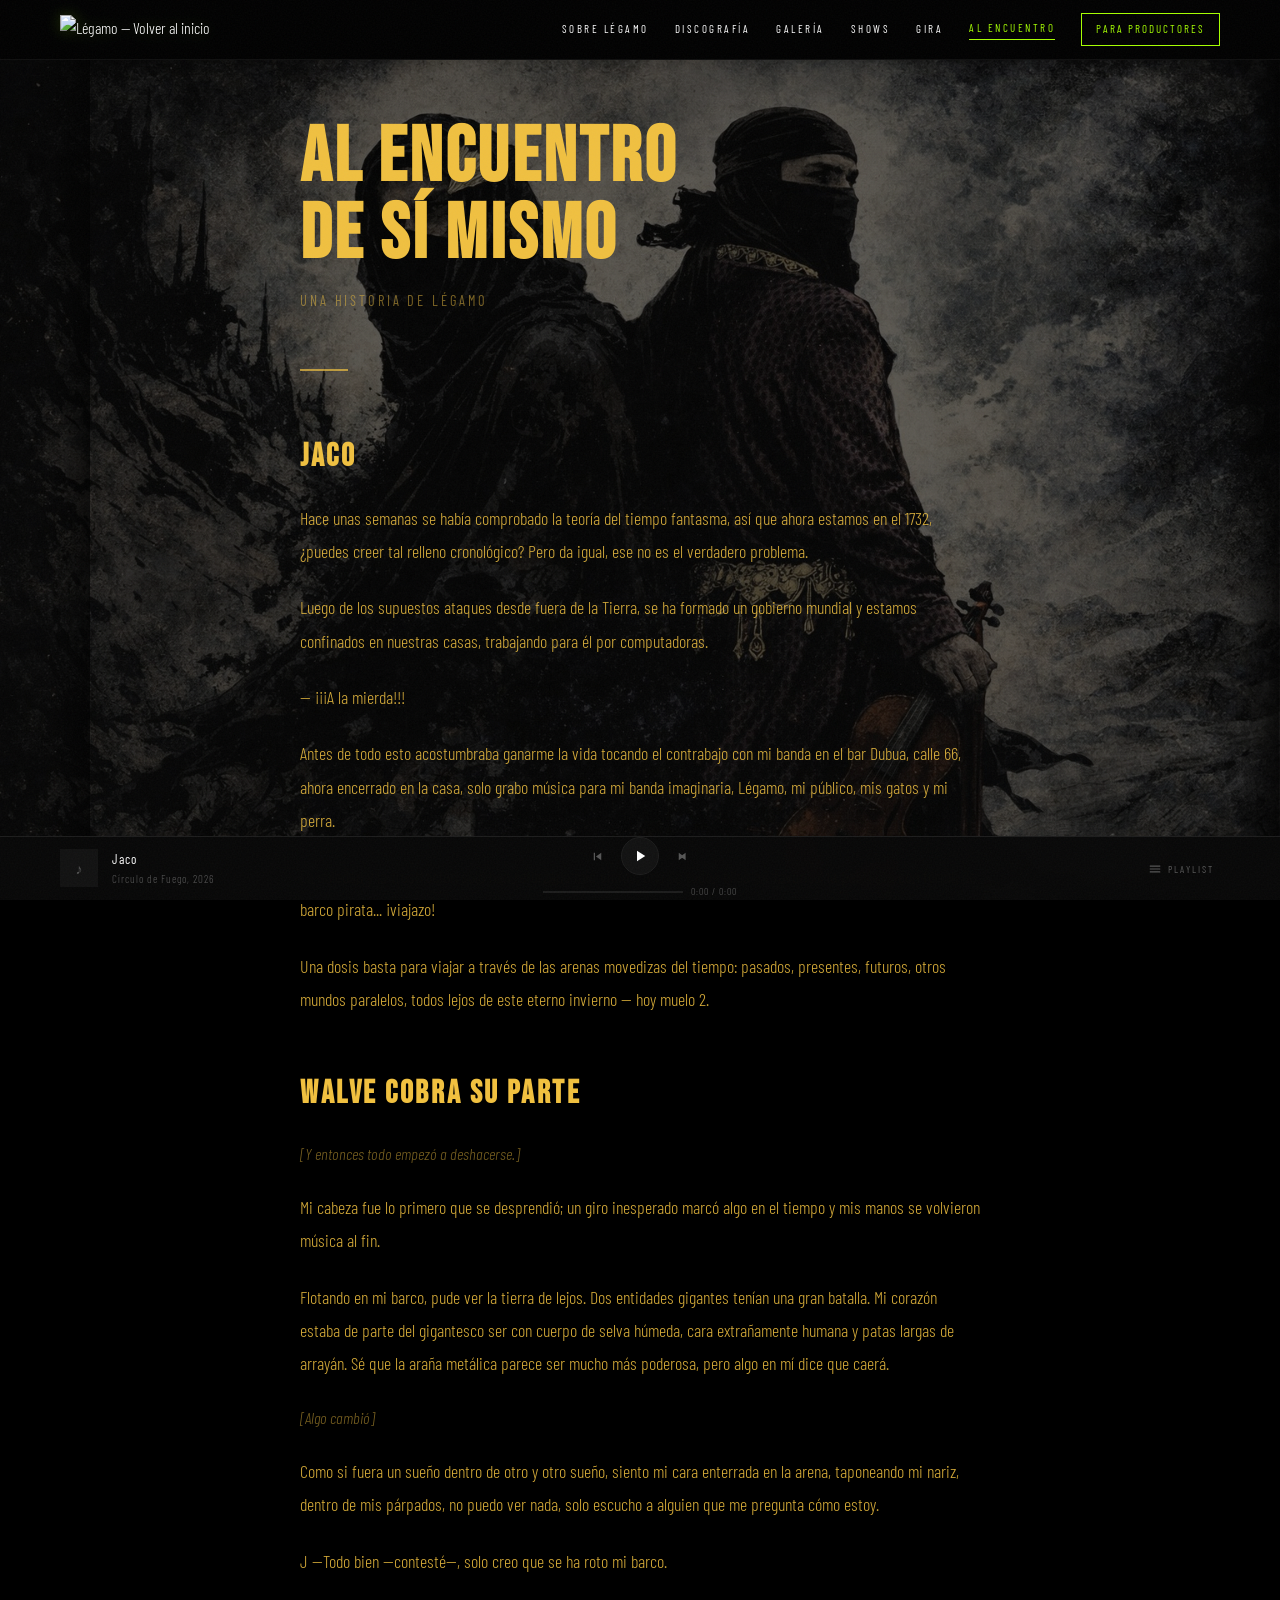
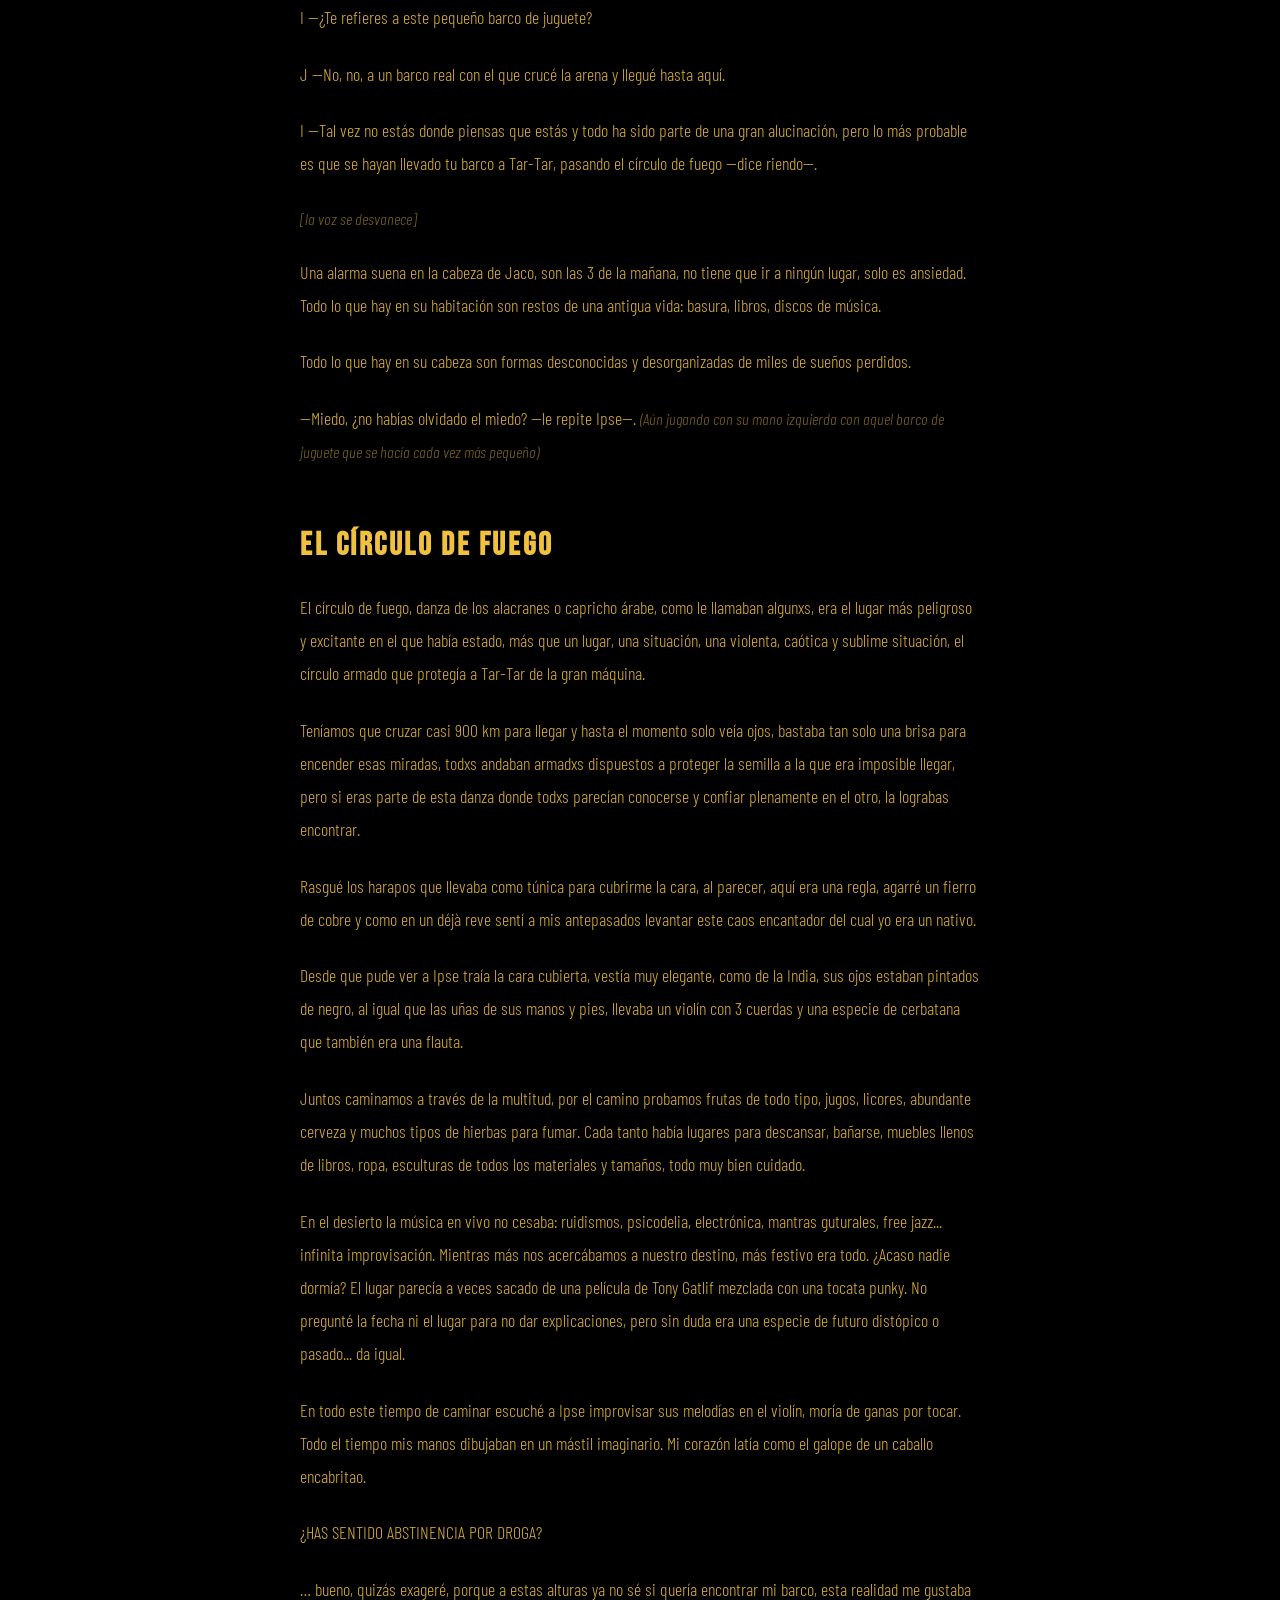
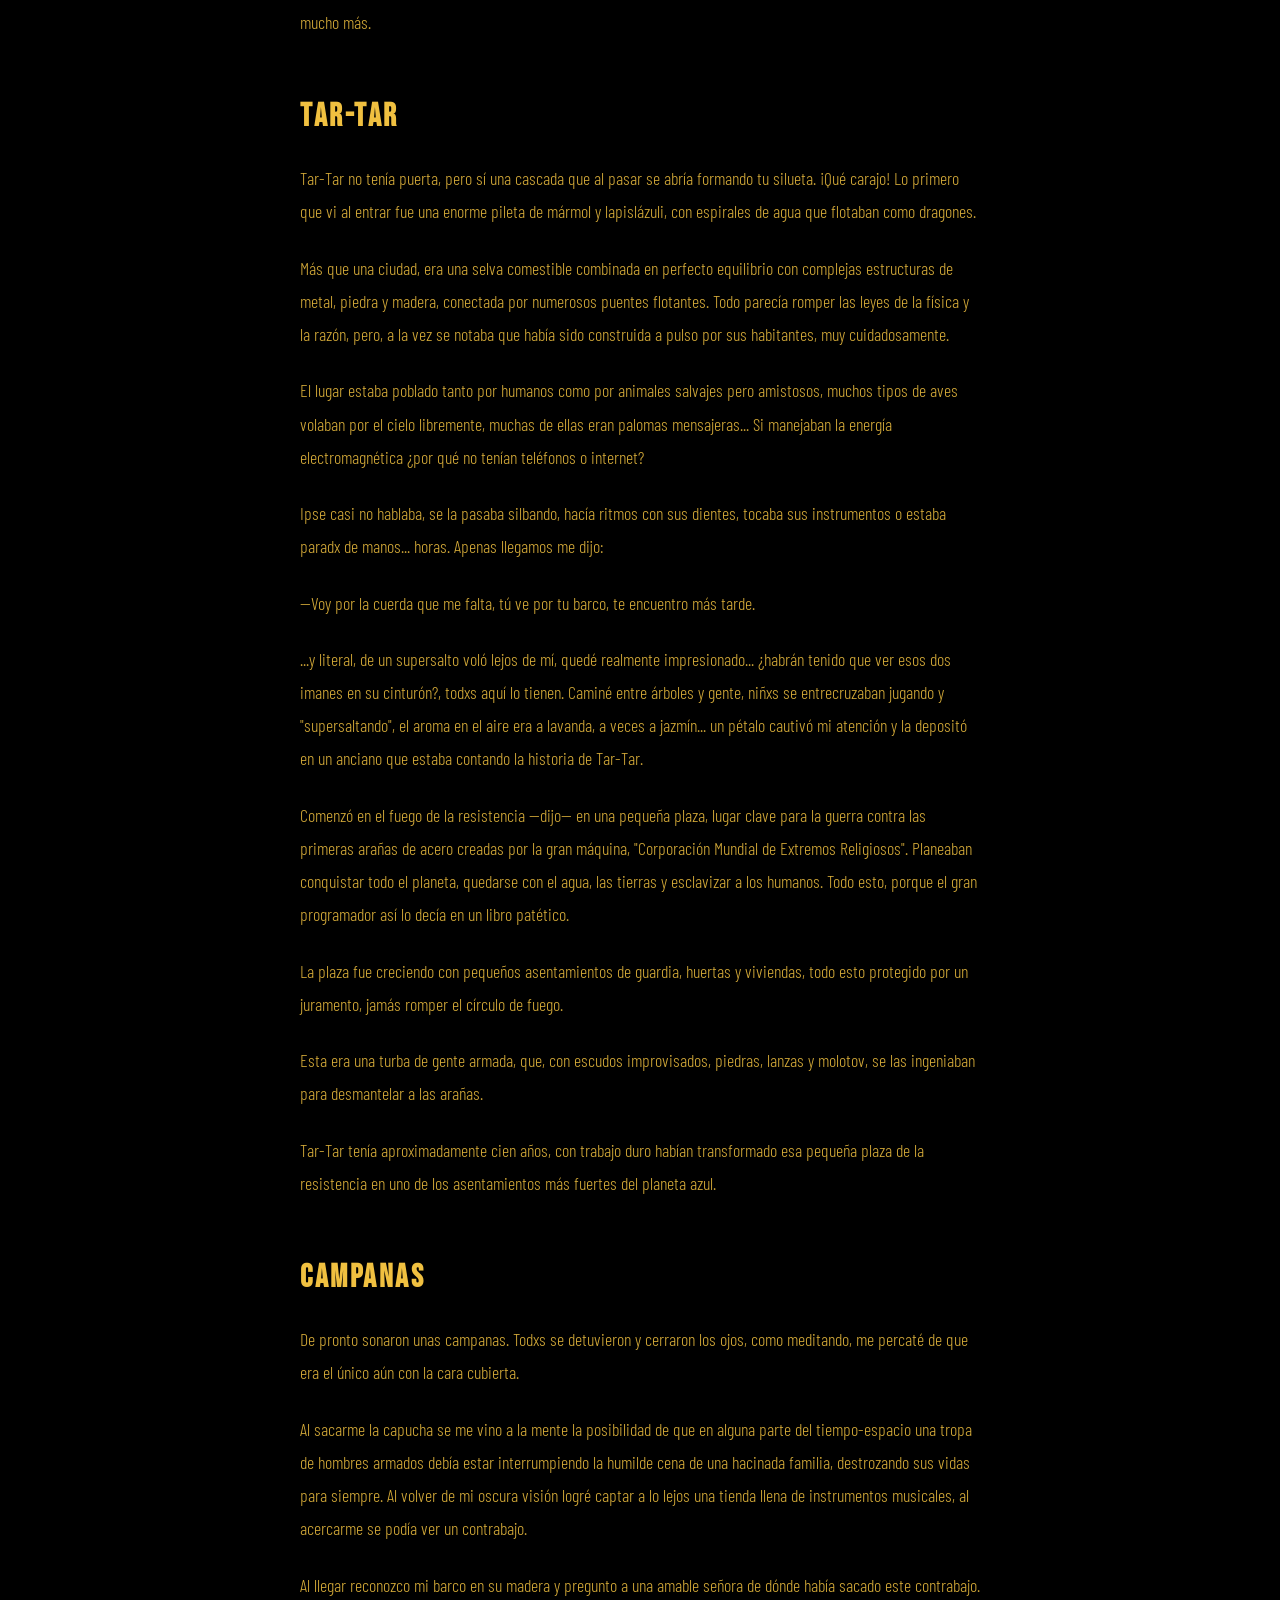
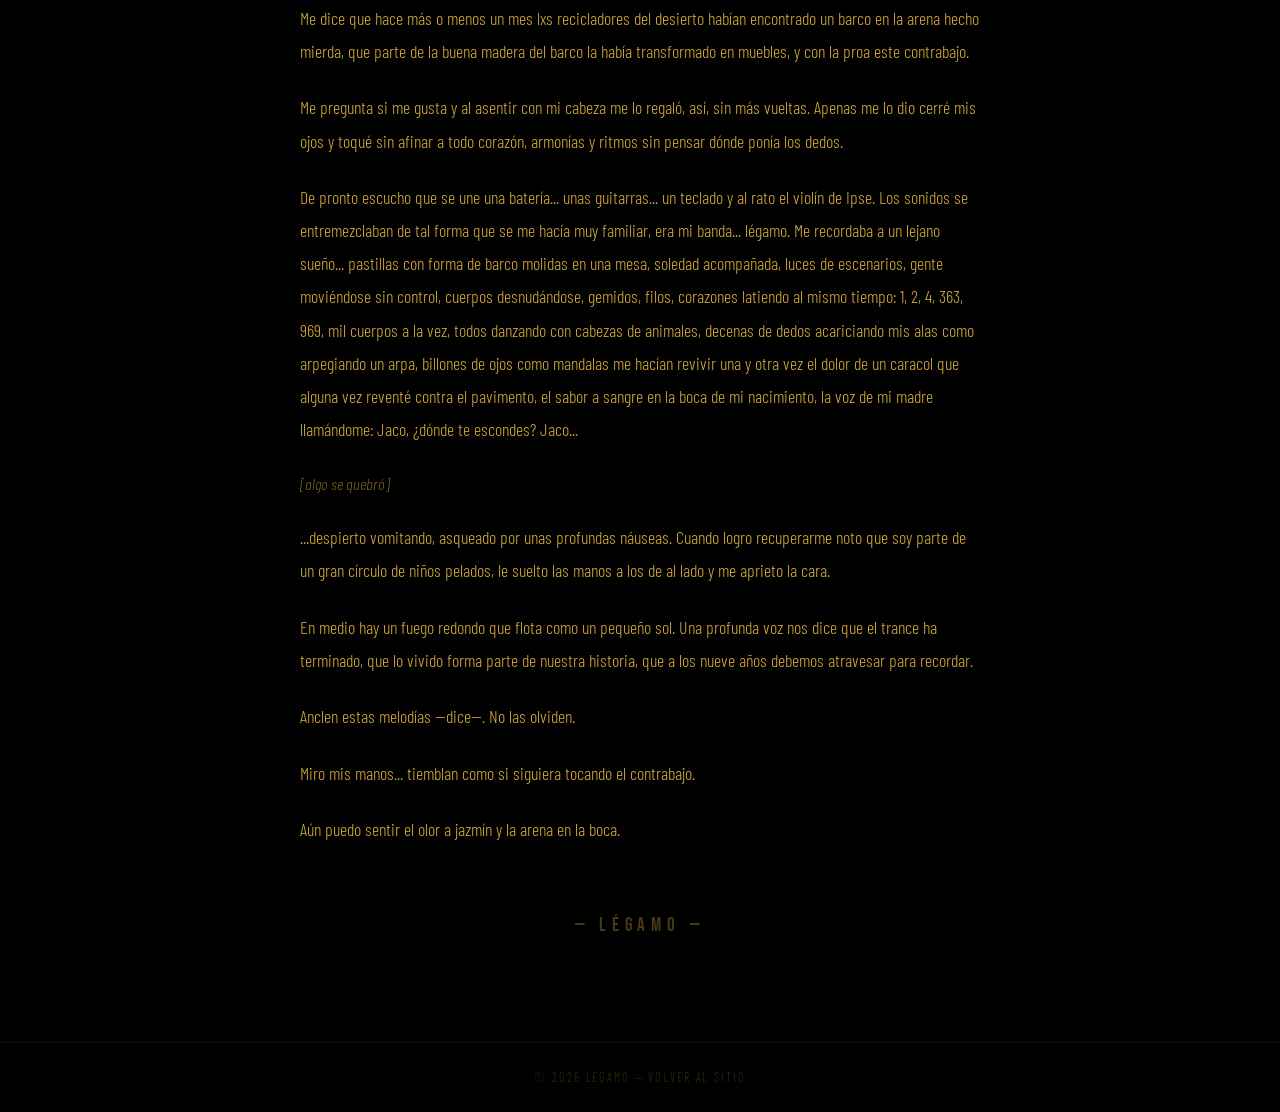
==== alencuentro.html @ ffd52210 "Añadir página Al encuentro de sí mismo con reproductor de audio - Nueva página alencuentro.html: his" ====
<!DOCTYPE html>
<html lang="es">
<head>
  <meta charset="UTF-8">
  <meta name="viewport" content="width=device-width, initial-scale=1.0">
  <title>Al Encuentro de Sí Mismo — Légamo</title>
  <meta name="description" content="Al encuentro de si mismo — una historia de Légamo">

  <link rel="icon" href="assets/logo.png" type="image/png">

  <!-- Fonts -->
  <link rel="preconnect" href="https://fonts.googleapis.com">
  <link rel="preconnect" href="https://fonts.gstatic.com" crossorigin>
  <link href="https://fonts.googleapis.com/css2?family=Bebas+Neue&family=Barlow+Condensed:ital,wght@0,300;0,400;0,600;1,300;1,400&display=swap" rel="stylesheet">

  <!-- Styles -->
  <link rel="stylesheet" href="css/main.css">
  <link rel="stylesheet" href="css/index.css">
  <link rel="stylesheet" href="css/alencuentro.css">
</head>

<body class="ae-page">

  <!-- Fondo fotográfico fijo -->
  <div class="ae-bg" aria-hidden="true"></div>

  <!-- Bordes laterales collage -->
  <div class="ae-border ae-border--left"  aria-hidden="true"></div>
  <div class="ae-border ae-border--right" aria-hidden="true"></div>

  <!-- ══════════════════════════════════════════════════════════
       NAVEGACIÓN
  ══════════════════════════════════════════════════════════ -->
  <header class="site-nav scrolled" id="site-nav" role="banner">
    <a href="index.html" class="site-nav__logo">
      <img src="assets/logo.png" alt="Légamo — Volver al inicio">
    </a>

    <nav class="site-nav__links" role="navigation" aria-label="Navegación principal">
      <a href="index.html#bio">Sobre Légamo</a>
      <a href="index.html#discografia">Discografía</a>
      <a href="index.html#galeria">Galería</a>
      <a href="index.html#shows">Shows</a>
      <a href="gira.html">Gira</a>
      <a href="alencuentro.html" class="active">Al Encuentro</a>
      <a href="produccion.html" class="nav-cta">Para Productores</a>
    </nav>

    <button class="hamburger" id="hamburger" aria-label="Abrir menú" aria-expanded="false">
      <span></span>
      <span></span>
      <span></span>
    </button>
  </header>

  <!-- Menú móvil -->
  <div class="mobile-menu" id="mobile-menu" role="dialog" aria-modal="true" aria-label="Menú de navegación">
    <a href="index.html#bio">Sobre Légamo</a>
    <a href="index.html#discografia">Discografía</a>
    <a href="index.html#galeria">Galería</a>
    <a href="index.html#shows">Shows</a>
    <a href="gira.html">Gira</a>
    <a href="alencuentro.html">Al Encuentro</a>
    <a href="produccion.html" class="mm-cta">Para Productores</a>
    <div class="mobile-menu__social"></div>
  </div>

  <!-- ══════════════════════════════════════════════════════════
       CONTENIDO PRINCIPAL
  ══════════════════════════════════════════════════════════ -->
  <main class="ae-main" id="main-content">
    <div class="ae-inner">

      <h1 class="ae-title">Al encuentro<br>de sí mismo</h1>
      <p class="ae-subtitle">Una historia de Légamo</p>
      <div class="ae-divider"></div>

      <article class="ae-story">

        <h2>Jaco</h2>

        <p>Hace unas semanas se había comprobado la teoría del tiempo fantasma, así que ahora estamos en el 1732, ¿puedes creer tal relleno cronológico? Pero da igual, ese no es el verdadero problema.</p>

        <p>Luego de los supuestos ataques desde fuera de la Tierra, se ha formado un gobierno mundial y estamos confinados en nuestras casas, trabajando para él por computadoras.</p>

        <p>— ¡¡¡A la mierda!!!</p>

        <p>Antes de todo esto acostumbraba ganarme la vida tocando el contrabajo con mi banda en el bar Dubua, calle 66, ahora encerrado en la casa, solo grabo música para mi banda imaginaria, Légamo, mi público, mis gatos y mi perra.</p>

        <p>La soledad y la frustración solo han reforzado mis vicios, uno de todos ellos mi favorito, la pastillita con forma de barco pirata... ¡viajazo!</p>

        <p>Una dosis basta para viajar a través de las arenas movedizas del tiempo: pasados, presentes, futuros, otros mundos paralelos, todos lejos de este eterno invierno — hoy muelo 2.</p>

        <h2>Walve cobra su parte</h2>

        <p class="stage">[Y entonces todo empezó a deshacerse.]</p>

        <p>Mi cabeza fue lo primero que se desprendió; un giro inesperado marcó algo en el tiempo y mis manos se volvieron música al fin.</p>

        <p>Flotando en mi barco, pude ver la tierra de lejos. Dos entidades gigantes tenían una gran batalla. Mi corazón estaba de parte del gigantesco ser con cuerpo de selva húmeda, cara extrañamente humana y patas largas de arrayán. Sé que la araña metálica parece ser mucho más poderosa, pero algo en mí dice que caerá.</p>

        <p class="stage">[Algo cambió]</p>

        <p>Como si fuera un sueño dentro de otro y otro sueño, siento mi cara enterrada en la arena, taponeando mi nariz, dentro de mis párpados, no puedo ver nada, solo escucho a alguien que me pregunta cómo estoy.</p>

        <p>J —Todo bien —contesté—, solo creo que se ha roto mi barco.</p>
        <p>I —¿Te refieres a este pequeño barco de juguete?</p>
        <p>J —No, no, a un barco real con el que crucé la arena y llegué hasta aquí.</p>
        <p>I —Tal vez no estás donde piensas que estás y todo ha sido parte de una gran alucinación, pero lo más probable es que se hayan llevado tu barco a Tar-Tar, pasando el círculo de fuego —dice riendo—.</p>

        <p class="stage">[la voz se desvanece]</p>

        <p>Una alarma suena en la cabeza de Jaco, son las 3 de la mañana, no tiene que ir a ningún lugar, solo es ansiedad. Todo lo que hay en su habitación son restos de una antigua vida: basura, libros, discos de música.</p>

        <p>Todo lo que hay en su cabeza son formas desconocidas y desorganizadas de miles de sueños perdidos.</p>

        <p>—Miedo, ¿no habías olvidado el miedo? —le repite Ipse—. <span class="stage">(Aún jugando con su mano izquierda con aquel barco de juguete que se hacía cada vez más pequeño)</span></p>

        <h2>El Círculo de Fuego</h2>

        <p>El círculo de fuego, danza de los alacranes o capricho árabe, como le llamaban algunxs, era el lugar más peligroso y excitante en el que había estado, más que un lugar, una situación, una violenta, caótica y sublime situación, el círculo armado que protegía a Tar-Tar de la gran máquina.</p>

        <p>Teníamos que cruzar casi 900 km para llegar y hasta el momento solo veía ojos, bastaba tan solo una brisa para encender esas miradas, todxs andaban armadxs dispuestos a proteger la semilla a la que era imposible llegar, pero si eras parte de esta danza donde todxs parecían conocerse y confiar plenamente en el otro, la lograbas encontrar.</p>

        <p>Rasgué los harapos que llevaba como túnica para cubrirme la cara, al parecer, aquí era una regla, agarré un fierro de cobre y como en un déjà reve sentí a mis antepasados levantar este caos encantador del cual yo era un nativo.</p>

        <p>Desde que pude ver a Ipse traía la cara cubierta, vestía muy elegante, como de la India, sus ojos estaban pintados de negro, al igual que las uñas de sus manos y pies, llevaba un violín con 3 cuerdas y una especie de cerbatana que también era una flauta.</p>

        <p>Juntos caminamos a través de la multitud, por el camino probamos frutas de todo tipo, jugos, licores, abundante cerveza y muchos tipos de hierbas para fumar. Cada tanto había lugares para descansar, bañarse, muebles llenos de libros, ropa, esculturas de todos los materiales y tamaños, todo muy bien cuidado.</p>

        <p>En el desierto la música en vivo no cesaba: ruidismos, psicodelia, electrónica, mantras guturales, free jazz... infinita improvisación. Mientras más nos acercábamos a nuestro destino, más festivo era todo. ¿Acaso nadie dormía? El lugar parecía a veces sacado de una película de Tony Gatlif mezclada con una tocata punky. No pregunté la fecha ni el lugar para no dar explicaciones, pero sin duda era una especie de futuro distópico o pasado... da igual.</p>

        <p>En todo este tiempo de caminar escuché a Ipse improvisar sus melodías en el violín, moría de ganas por tocar. Todo el tiempo mis manos dibujaban en un mástil imaginario. Mi corazón latía como el galope de un caballo encabritao.</p>

        <p>¿HAS SENTIDO ABSTINENCIA POR DROGA?</p>

        <p>… bueno, quizás exageré, porque a estas alturas ya no sé si quería encontrar mi barco, esta realidad me gustaba mucho más.</p>

        <h2>Tar-Tar</h2>

        <p>Tar-Tar no tenía puerta, pero sí una cascada que al pasar se abría formando tu silueta. ¡Qué carajo! Lo primero que vi al entrar fue una enorme pileta de mármol y lapislázuli, con espirales de agua que flotaban como dragones.</p>

        <p>Más que una ciudad, era una selva comestible combinada en perfecto equilibrio con complejas estructuras de metal, piedra y madera, conectada por numerosos puentes flotantes. Todo parecía romper las leyes de la física y la razón, pero, a la vez se notaba que había sido construida a pulso por sus habitantes, muy cuidadosamente.</p>

        <p>El lugar estaba poblado tanto por humanos como por animales salvajes pero amistosos, muchos tipos de aves volaban por el cielo libremente, muchas de ellas eran palomas mensajeras... Si manejaban la energía electromagnética ¿por qué no tenían teléfonos o internet?</p>

        <p>Ipse casi no hablaba, se la pasaba silbando, hacía ritmos con sus dientes, tocaba sus instrumentos o estaba paradx de manos... horas. Apenas llegamos me dijo:</p>

        <p>—Voy por la cuerda que me falta, tú ve por tu barco, te encuentro más tarde.</p>

        <p>...y literal, de un supersalto voló lejos de mí, quedé realmente impresionado... ¿habrán tenido que ver esos dos imanes en su cinturón?, todxs aquí lo tienen. Caminé entre árboles y gente, niñxs se entrecruzaban jugando y "supersaltando", el aroma en el aire era a lavanda, a veces a jazmín... un pétalo cautivó mi atención y la depositó en un anciano que estaba contando la historia de Tar-Tar.</p>

        <p>Comenzó en el fuego de la resistencia —dijo— en una pequeña plaza, lugar clave para la guerra contra las primeras arañas de acero creadas por la gran máquina, "Corporación Mundial de Extremos Religiosos". Planeaban conquistar todo el planeta, quedarse con el agua, las tierras y esclavizar a los humanos. Todo esto, porque el gran programador así lo decía en un libro patético.</p>

        <p>La plaza fue creciendo con pequeños asentamientos de guardia, huertas y viviendas, todo esto protegido por un juramento, jamás romper el círculo de fuego.</p>

        <p>Esta era una turba de gente armada, que, con escudos improvisados, piedras, lanzas y molotov, se las ingeniaban para desmantelar a las arañas.</p>

        <p>Tar-Tar tenía aproximadamente cien años, con trabajo duro habían transformado esa pequeña plaza de la resistencia en uno de los asentamientos más fuertes del planeta azul.</p>

        <h2>Campanas</h2>

        <p>De pronto sonaron unas campanas. Todxs se detuvieron y cerraron los ojos, como meditando, me percaté de que era el único aún con la cara cubierta.</p>

        <p>Al sacarme la capucha se me vino a la mente la posibilidad de que en alguna parte del tiempo-espacio una tropa de hombres armados debía estar interrumpiendo la humilde cena de una hacinada familia, destrozando sus vidas para siempre. Al volver de mi oscura visión logré captar a lo lejos una tienda llena de instrumentos musicales, al acercarme se podía ver un contrabajo.</p>

        <p>Al llegar reconozco mi barco en su madera y pregunto a una amable señora de dónde había sacado este contrabajo. Me dice que hace más o menos un mes lxs recicladores del desierto habían encontrado un barco en la arena hecho mierda, que parte de la buena madera del barco la había transformado en muebles, y con la proa este contrabajo.</p>

        <p>Me pregunta si me gusta y al asentir con mi cabeza me lo regaló, así, sin más vueltas. Apenas me lo dio cerré mis ojos y toqué sin afinar a todo corazón, armonías y ritmos sin pensar dónde ponía los dedos.</p>

        <p>De pronto escucho que se une una batería... unas guitarras... un teclado y al rato el violín de Ipse. Los sonidos se entremezclaban de tal forma que se me hacía muy familiar, era mi banda... légamo. Me recordaba a un lejano sueño... pastillas con forma de barco molidas en una mesa, soledad acompañada, luces de escenarios, gente moviéndose sin control, cuerpos desnudándose, gemidos, filos, corazones latiendo al mismo tiempo: 1, 2, 4, 363, 969, mil cuerpos a la vez, todos danzando con cabezas de animales, decenas de dedos acariciando mis alas como arpegiando un arpa, billones de ojos como mandalas me hacían revivir una y otra vez el dolor de un caracol que alguna vez reventé contra el pavimento, el sabor a sangre en la boca de mi nacimiento, la voz de mi madre llamándome: Jaco, ¿dónde te escondes? Jaco...</p>

        <p class="stage">[algo se quebró]</p>

        <p>...despierto vomitando, asqueado por unas profundas náuseas. Cuando logro recuperarme noto que soy parte de un gran círculo de niños pelados, le suelto las manos a los de al lado y me aprieto la cara.</p>

        <p>En medio hay un fuego redondo que flota como un pequeño sol. Una profunda voz nos dice que el trance ha terminado, que lo vivido forma parte de nuestra historia, que a los nueve años debemos atravesar para recordar.</p>

        <p>Anclen estas melodías —dice—. No las olviden.</p>

        <p>Miro mis manos... tiemblan como si siguiera tocando el contrabajo.</p>

        <p>Aún puedo sentir el olor a jazmín y la arena en la boca.</p>

      </article>

      <div class="ae-end">— Légamo —</div>

    </div>
  </main>

  <footer class="ae-footer">
    &copy; 2026 Légamo — <a href="index.html" style="color:inherit;text-decoration:none;">volver al sitio</a>
  </footer>

  <!-- ══════════════════════════════════════════════════════════
       REPRODUCTOR DE AUDIO
  ══════════════════════════════════════════════════════════ -->
  <div class="audio-player" id="audio-player" role="region" aria-label="Reproductor de música">

    <!-- Track info (izquierda) -->
    <div class="ap__track">
      <div class="ap__cover">
        <div class="ph">♪</div>
      </div>
      <div class="ap__meta">
        <p class="ap__nombre" id="ap-nombre">—</p>
        <p class="ap__album"  id="ap-album">Légamo</p>
      </div>
    </div>

    <!-- Controles (centro) -->
    <div class="ap__controls">
      <div class="ap__btns">
        <button class="ap__btn"               id="ap-prev" aria-label="Anterior"></button>
        <button class="ap__btn ap__btn--play" id="ap-play" aria-label="Reproducir / Pausar"></button>
        <button class="ap__btn"               id="ap-next" aria-label="Siguiente"></button>
      </div>
      <div class="ap__progress-wrap">
        <div class="ap__progress" id="ap-progress" role="slider"
             aria-label="Progreso de reproducción" aria-valuemin="0" aria-valuemax="100">
          <div class="ap__bar" id="ap-bar"></div>
        </div>
        <div class="ap__time">
          <span id="ap-time-cur">0:00</span>
          <span> / </span>
          <span id="ap-time-tot">0:00</span>
        </div>
      </div>
    </div>

    <!-- Playlist (derecha) -->
    <div class="ap__right">
      <button class="ap__playlist-btn" id="ap-playlist-btn" aria-label="Mostrar lista de reproducción"></button>
      <div class="ap__playlist" id="ap-playlist" role="listbox" aria-label="Lista de reproducción"></div>
    </div>

    <audio id="audio-element" preload="metadata"></audio>
  </div>

  <!-- Scripts -->
  <script src="js/nav.js"></script>
  <script src="js/audio-player.js"></script>

</body>
</html>
---- css/main.css ----
/* ============================================================
   css/main.css — Légamo Website
   Estilos globales, variables, componentes reutilizables
   ============================================================ */

@import url('https://fonts.googleapis.com/css2?family=Bebas+Neue&family=Barlow+Condensed:ital,wght@0,300;0,400;0,600;1,300&display=swap');

/* ── Variables ─────────────────────────────────────────────── */
:root {
  --bg:       #000000;
  --surface:  #0a0a0a;
  --surf2:    #111111;
  --accent:   #a6ff00;
  --accentH:  #caff68;
  --text:     #ffffff;
  --muted:    #555555;
  --border:   #1c1c1c;

  --font-d:   'Bebas Neue', sans-serif;
  --font-b:   'Barlow Condensed', sans-serif;

  --nav-h:    60px;
  --pad:      clamp(80px, 10vw, 140px);
  --w:        1160px;
  --px:       clamp(20px, 5vw, 60px);
}

/* ── Reset ─────────────────────────────────────────────────── */
*, *::before, *::after {
  margin: 0;
  padding: 0;
  box-sizing: border-box;
}

html {
  scroll-behavior: smooth;
  -webkit-font-smoothing: antialiased;
}

body {
  background: var(--bg);
  color: var(--text);
  font-family: var(--font-b);
  font-weight: 300;
  line-height: 1.65;
  overflow-x: hidden;
}

img  { max-width: 100%; display: block; }
a    { color: inherit; text-decoration: none; }
button { cursor: pointer; font-family: inherit; }

/* ── Grain ─────────────────────────────────────────────────── */
body::before {
  content: '';
  position: fixed;
  inset: 0;
  z-index: 9999;
  pointer-events: none;
  opacity: 0.04;
  background-image: url("data:image/svg+xml,%3Csvg xmlns='http://www.w3.org/2000/svg' width='200' height='200'%3E%3Cfilter id='f'%3E%3CfeTurbulence type='fractalNoise' baseFrequency='0.65' numOctaves='3' stitchTiles='stitch'/%3E%3C/filter%3E%3Crect width='100%25' height='100%25' filter='url(%23f)'/%3E%3C/svg%3E");
  background-size: 200px 200px;
}

/* ── Layout ────────────────────────────────────────────────── */
.container {
  max-width: var(--w);
  margin: 0 auto;
  padding: 0 var(--px);
}

.section {
  padding: var(--pad) 0;
  position: relative;
  overflow: hidden;
}

/* ── Section decoration ────────────────────────────────────── */
.section__num {
  position: absolute;
  top: calc(var(--pad) - 30px);
  right: var(--px);
  font-family: var(--font-d);
  font-size: clamp(100px, 18vw, 220px);
  color: var(--surf2);
  line-height: 1;
  user-select: none;
  pointer-events: none;
  z-index: 0;
  letter-spacing: -4px;
}

.section__subtitle {
  display: block;
  font-size: 11px;
  letter-spacing: 5px;
  text-transform: uppercase;
  color: var(--accent);
  font-weight: 400;
  margin-bottom: 10px;
}

.section__title {
  font-family: var(--font-d);
  font-size: clamp(52px, 9vw, 112px);
  line-height: 0.88;
  letter-spacing: 2px;
  position: relative;
  z-index: 1;
}

.divider {
  width: 48px;
  height: 1px;
  background: var(--accent);
  margin: 22px 0 40px;
}

/* ── Botones ───────────────────────────────────────────────── */
.btn {
  display: inline-flex;
  align-items: center;
  gap: 8px;
  padding: 11px 26px;
  font-family: var(--font-b);
  font-size: 12px;
  font-weight: 400;
  letter-spacing: 3px;
  text-transform: uppercase;
  border: none;
  transition: background .2s ease, color .2s ease, border-color .2s ease;
}

.btn--accent {
  background: var(--accent);
  color: #000;
}
.btn--accent:hover { background: var(--accentH); }

.btn--outline {
  background: transparent;
  color: var(--text);
  border: 1px solid var(--border);
}
.btn--outline:hover { border-color: var(--accent); color: var(--accent); }

.btn--ghost {
  background: transparent;
  color: var(--accent);
  border: 1px solid var(--accent);
}
.btn--ghost:hover { background: var(--accent); color: #000; }

/* ── Placeholders ──────────────────────────────────────────── */
.ph {
  background: var(--surf2);
  border: 1px dashed var(--border);
  display: flex;
  align-items: center;
  justify-content: center;
  color: #2a2a2a;
  font-size: 10px;
  letter-spacing: 3px;
  text-transform: uppercase;
  font-family: var(--font-b);
  font-weight: 400;
}

/* ── Navegación sticky ─────────────────────────────────────── */
.site-nav {
  position: fixed;
  top: 0;
  left: 0;
  right: 0;
  height: var(--nav-h);
  z-index: 1000;
  display: flex;
  align-items: center;
  justify-content: space-between;
  padding: 0 var(--px);
  border-bottom: 1px solid transparent;
  transition: background .4s ease, border-color .4s ease, backdrop-filter .4s ease;
}

.site-nav.scrolled {
  background: rgba(0, 0, 0, 0.92);
  backdrop-filter: blur(16px);
  -webkit-backdrop-filter: blur(16px);
  border-bottom-color: var(--border);
}

.site-nav__logo {
  height: 30px;
  opacity: 0;
  pointer-events: none;
  transform: translateX(-8px);
  transition: opacity .4s ease, transform .4s ease;
  flex-shrink: 0;
}
.site-nav__logo img {
  height: 100%;
  width: auto;
  filter: drop-shadow(0 0 8px rgba(166, 255, 0, .2));
}
.site-nav.scrolled .site-nav__logo {
  opacity: 1;
  pointer-events: all;
  transform: translateX(0);
}

.site-nav__links {
  display: flex;
  align-items: center;
  gap: 26px;
  list-style: none;
}
.site-nav__links a {
  font-size: 11px;
  letter-spacing: 2.5px;
  text-transform: uppercase;
  font-weight: 400;
  opacity: 0;
  transform: translateY(-4px);
  transition: opacity .4s ease, transform .4s ease, color .2s ease;
}
.site-nav.scrolled .site-nav__links a {
  opacity: 1;
  transform: translateY(0);
}
.site-nav__links a:hover  { color: var(--accent); }
.site-nav__links a.active { color: var(--accent); border-bottom: 1px solid var(--accent); padding-bottom: 1px; }

.site-nav__links .nav-cta {
  padding: 6px 14px;
  border: 1px solid var(--accent);
  color: var(--accent);
  letter-spacing: 2px;
}
.site-nav__links .nav-cta:hover {
  background: var(--accent);
  color: #000;
}

/* Staggered links */
.site-nav__links a:nth-child(1) { transition-delay: .05s; }
.site-nav__links a:nth-child(2) { transition-delay: .10s; }
.site-nav__links a:nth-child(3) { transition-delay: .15s; }
.site-nav__links a:nth-child(4) { transition-delay: .20s; }
.site-nav__links a:nth-child(5) { transition-delay: .25s; }
.site-nav__links a:nth-child(6) { transition-delay: .30s; }

/* ── Hamburguesa ───────────────────────────────────────────── */
.hamburger {
  display: none;
  flex-direction: column;
  gap: 5px;
  background: none;
  border: none;
  padding: 4px;
  z-index: 1100;
}
.hamburger span {
  display: block;
  width: 22px;
  height: 1.5px;
  background: var(--text);
  transition: transform .3s ease, opacity .3s ease;
  transform-origin: center;
}
.hamburger.open span:nth-child(1) { transform: translateY(6.5px) rotate(45deg); }
.hamburger.open span:nth-child(2) { opacity: 0; }
.hamburger.open span:nth-child(3) { transform: translateY(-6.5px) rotate(-45deg); }

/* ── Menú móvil overlay ────────────────────────────────────── */
.mobile-menu {
  position: fixed;
  inset: 0;
  background: var(--bg);
  z-index: 1050;
  display: flex;
  flex-direction: column;
  align-items: center;
  justify-content: center;
  gap: 8px;
  opacity: 0;
  pointer-events: none;
  transition: opacity .3s ease;
}
.mobile-menu.open {
  opacity: 1;
  pointer-events: all;
}
.mobile-menu a {
  font-family: var(--font-d);
  font-size: clamp(34px, 7vw, 58px);
  letter-spacing: 2px;
  padding: 6px 0;
  transition: color .2s ease;
}
.mobile-menu a:hover    { color: var(--accent); }
.mobile-menu .mm-cta   { color: var(--accent); }

.mobile-menu__social {
  display: flex;
  gap: 20px;
  margin-top: 36px;
}
.mobile-menu__social img {
  width: 22px;
  filter: brightness(0) invert(1);
  transition: filter .2s ease;
}
.mobile-menu__social a:hover img {
  filter: brightness(0) saturate(100%) invert(78%) sepia(74%) saturate(500%) hue-rotate(44deg);
}

/* ── Scroll reveal ─────────────────────────────────────────── */
.reveal, .reveal-l, .reveal-r {
  opacity: 0;
  transition: opacity .75s ease, transform .75s ease;
}
.reveal   { transform: translateY(28px); }
.reveal-l { transform: translateX(-28px); }
.reveal-r { transform: translateX(28px); }
.reveal.in, .reveal-l.in, .reveal-r.in {
  opacity: 1;
  transform: none;
}
.d1 { transition-delay: .1s; }
.d2 { transition-delay: .2s; }
.d3 { transition-delay: .3s; }
.d4 { transition-delay: .4s; }
.d5 { transition-delay: .5s; }

/* ── Footer ────────────────────────────────────────────────── */
.site-footer {
  border-top: 1px solid var(--border);
  padding: 32px 0 100px; /* 100px bottom = clearance for audio player */
}
.site-footer .container {
  display: flex;
  align-items: center;
  justify-content: space-between;
  gap: 20px;
  flex-wrap: wrap;
}
.site-footer__logo {
  height: 26px;
  opacity: .5;
  transition: opacity .2s ease;
}
.site-footer__logo:hover { opacity: 1; }
.site-footer__copy {
  font-size: 11px;
  color: var(--muted);
  letter-spacing: 1px;
}
.site-footer__link {
  font-size: 11px;
  letter-spacing: 2.5px;
  text-transform: uppercase;
  color: var(--muted);
  transition: color .2s ease;
}
.site-footer__link:hover { color: var(--accent); }

/* ── Responsive base ───────────────────────────────────────── */
@media (max-width: 768px) {
  .site-nav__links { display: none; }
  .hamburger       { display: flex; }
}

@media (max-width: 480px) {
  :root { --pad: clamp(60px, 8vw, 100px); }
}
---- css/index.css ----
/* ============================================================
   css/index.css — Légamo · Página principal
   Hero, Bio, Discografía, Galería, Shows, Contacto, Player
   ============================================================ */

/* ── HERO ──────────────────────────────────────────────────── */
.hero {
  position: relative;
  width: 100vw;
  height: 100vh;
  min-height: 600px;
  display: flex;
  flex-direction: column;
  align-items: center;
  justify-content: center;
  overflow: hidden;
  background: var(--bg);
}

/* Video de fondo */
.hero__video-wrap {
  position: absolute;
  inset: 0;
  z-index: 0;
  overflow: hidden;
}

.hero__video {
  width: 100%;
  height: 100%;
  object-fit: cover;
  opacity: 1;
  filter: grayscale(30%) brightness(1);
  transform: scale(1.02); /* evita bordes blancos en zoom */
}



.hero__grid {
  position: absolute;
  inset: 0;
  z-index: 1;
  background-image:
    linear-gradient(rgba(255,255,255,.022) 1px, transparent 1px),
    linear-gradient(90deg, rgba(255,255,255,.022) 1px, transparent 1px);
  background-size: 70px 70px;
  pointer-events: none;
}

.hero__glow {
  position: absolute;
  inset: 0;
  z-index: 1;
  background: radial-gradient(ellipse 65% 55% at 50% 48%,
    rgba(166, 255, 0, .045) 0%, transparent 65%);
  pointer-events: none;
}

.hero__content {
  display: flex;
  flex-direction: column;
  align-items: center;
  gap: 22px;
  z-index: 2;
  text-align: center;
}

.hero__logo {
  width: clamp(160px, 22vw, 230px);
  animation: heroFloat 5s ease-in-out infinite;
  filter: drop-shadow(0 0 22px rgba(166, 255, 0, .18));
  cursor: pointer;
}

@keyframes heroFloat {
  0%, 100% { transform: translateY(0); }
  50%       { transform: translateY(-14px); }
}

.hero__logo:hover {
  animation: heroGlitch .45s steps(1) forwards;
}

@keyframes heroGlitch {
  0%   { filter: drop-shadow(0 0 22px rgba(166,255,0,.2)); transform: translate(0); }
  15%  { filter: drop-shadow(-3px 0 #a6ff00) drop-shadow(3px 0 cyan); transform: translate(-2px, 1px); }
  30%  { filter: drop-shadow(3px 0 #a6ff00)  drop-shadow(-3px 0 magenta); transform: translate(2px, -1px); }
  45%  { filter: drop-shadow(0 0 22px rgba(166,255,0,.4)); transform: translate(-1px, 2px); }
  60%  { transform: translate(1px, -1px); }
  75%  { filter: drop-shadow(0 0 22px rgba(166,255,0,.2)); transform: translate(0); }
  100% { filter: drop-shadow(0 0 22px rgba(166,255,0,.18)); transform: translate(0); }
}

.hero__meta {
  display: flex;
  flex-direction: column;
  align-items: center;
  gap: 8px;
}

.hero__origin {
  font-size: 12px;
  letter-spacing: 6px;
  text-transform: uppercase;
  color: var(--muted);
  opacity: 0;
  animation: aFadeIn .8s ease 1.2s forwards;
}

.hero__genres {
  font-size: clamp(12px, 1.8vw, 14px);
  letter-spacing: 3px;
  text-transform: uppercase;
  color: var(--text);
  opacity: 0;
  animation: aFadeIn .8s ease 1.5s forwards;
}

@keyframes aFadeIn { to { opacity: 1; } }

/* Hero nav (inferior) */
.hero__nav {
  position: absolute;
  bottom: 36px;
  left: 50%;
  transform: translateX(-50%);
  display: flex;
  align-items: center;
  gap: 14px;
  white-space: nowrap;
  z-index: 2;
  opacity: 0;
  animation: aFadeUp .8s ease 1.8s forwards;
}

@keyframes aFadeUp {
  from { opacity: 0; transform: translateX(-50%) translateY(10px); }
  to   { opacity: 1; transform: translateX(-50%) translateY(0); }
}

.hero__nav-link {
  font-size: 13px;
  letter-spacing: 2px;
  text-transform: uppercase;
  font-weight: 300;
  transition: color .2s ease;
}
.hero__nav-link:hover { color: var(--accent); }

.hero__sep { color: var(--muted); font-size: 11px; }

/* Scroll indicator */
.hero__scroll {
  position: absolute;
  bottom: 80px;
  right: var(--px);
  display: flex;
  flex-direction: column;
  align-items: center;
  gap: 10px;
  z-index: 2;
  opacity: 0;
  animation: aFadeIn .8s ease 2.2s forwards;
}

.hero__scroll span {
  writing-mode: vertical-lr;
  font-size: 9px;
  letter-spacing: 4px;
  text-transform: uppercase;
  color: var(--muted);
}

.hero__scroll-line {
  width: 1px;
  height: 44px;
  background: linear-gradient(to bottom, var(--muted), transparent);
  animation: scrollPulse 2.4s ease-in-out 2.5s infinite;
}

@keyframes scrollPulse {
  0%, 100% { opacity: 1; transform: scaleY(1); }
  50%       { opacity: .25; transform: scaleY(.4); }
}

/* CTA gira (esquina superior derecha en hero, bajo la nav) */
.hero__cta-gira {
  position: absolute;
  top: calc(var(--nav-h) + 20px);
  right: var(--px);
  z-index: 2;
  opacity: 0;
  animation: aFadeIn .8s ease 2s forwards;
}

.hero__cta-gira a {
  font-size: 10px;
  letter-spacing: 3px;
  text-transform: uppercase;
  color: var(--accent);
  border: 1px solid rgba(166, 255, 0, .35);
  padding: 7px 14px;
  transition: background .2s ease, color .2s ease;
}

.hero__cta-gira a:hover {
  background: var(--accent);
  color: #000;
}

/* ── BIO ───────────────────────────────────────────────────── */
.bio {
  background: var(--bg);
}

.bio__grid {
  display: grid;
  grid-template-columns: 3fr 2fr;
  gap: 80px;
  align-items: start;
  position: relative;
  z-index: 1;
}

.bio__text p {
  font-size: clamp(15px, 1.8vw, 17px);
  line-height: 1.75;
  color: rgba(255,255,255,.8);
  margin-bottom: 20px;
  text-align: justify;
}

.bio__lead {
  font-size: clamp(17px, 2.2vw, 20px) !important;
  color: var(--text) !important;
  font-weight: 300;
  line-height: 1.6 !important;
  margin-bottom: 28px !important;
}

.bio__text .btn { margin-top: 16px; }

.bio__image {
  position: relative;
}

.bio__img-wrap {
  width: 100%;
  aspect-ratio: 3 / 4;
  overflow: hidden;
  position: relative;
}

.bio__img-wrap img {
  width: 100%;
  height: 100%;
  object-fit: cover;
  transition: transform .6s ease;
}
.bio__img-wrap:hover img { transform: scale(1.04); }

.bio__img-caption {
  font-size: 11px;
  letter-spacing: 2px;
  text-transform: uppercase;
  color: var(--muted);
  margin-top: 12px;
  text-align: right;
}

/* Línea decorativa vertical en bio */
.bio__line {
  position: absolute;
  left: -40px;
  top: 0;
  bottom: 0;
  width: 1px;
  background: linear-gradient(to bottom, transparent, var(--border), transparent);
}

/* ── DISCOGRAFÍA ───────────────────────────────────────────── */
.discografia {
  background: var(--surface);
}

.discos-grid {
  display: grid;
  grid-template-columns: repeat(4, 1fr);
  gap: 32px;
  position: relative;
  z-index: 1;
}

.disco {
  cursor: default;
}

.disco__cover {
  position: relative;
  aspect-ratio: 1 / 1;
  overflow: hidden;
  background: var(--surf2);
}

.disco__cover .ph {
  width: 100%;
  height: 100%;
  font-size: 9px;
  letter-spacing: 2px;
  text-align: center;
  padding: 12px;
}

.disco__cover img {
  width: 100%;
  height: 100%;
  object-fit: cover;
  transition: transform .4s ease, filter .4s ease;
}

.disco__overlay {
  position: absolute;
  inset: 0;
  background: rgba(0, 0, 0, .75);
  display: flex;
  align-items: center;
  justify-content: center;
  opacity: 0;
  transition: opacity .3s ease;
}

.disco:hover .disco__overlay { opacity: 1; }
.disco:hover .disco__cover img { transform: scale(1.06); filter: brightness(.7); }

.disco__info {
  padding: 12px 0 4px;
  display: flex;
  justify-content: space-between;
  align-items: baseline;
  border-bottom: 1px solid var(--border);
}

.disco__nombre {
  font-size: 14px;
  font-weight: 400;
  letter-spacing: 1px;
  color: var(--text);
}

.disco__año {
  font-size: 11px;
  color: var(--muted);
  letter-spacing: 1px;
  white-space: nowrap;
}

/* ── GALERÍA ───────────────────────────────────────────────── */
.galeria {
  background: var(--bg);
}

.galeria-columns {
  column-count: 3;
  column-gap: 12px;
  position: relative;
  z-index: 1;
}

.galeria-item {
  break-inside: avoid;
  margin-bottom: 12px;
  position: relative;
  overflow: hidden;
  cursor: pointer;
  display: block;
}

.galeria-item .ph {
  width: 100%;
  transition: transform .4s ease, filter .4s ease;
}

.galeria-item img {
  width: 100%;
  display: block;
  transition: transform .4s ease, filter .4s ease;
}

.galeria-item:hover .ph,
.galeria-item:hover img {
  transform: scale(1.04);
  filter: brightness(1.1);
}

.galeria-item__overlay {
  position: absolute;
  inset: 0;
  background: rgba(0,0,0,.5);
  display: flex;
  align-items: center;
  justify-content: center;
  opacity: 0;
  transition: opacity .3s ease;
}

.galeria-item:hover .galeria-item__overlay { opacity: 1; }

.galeria-item__icon {
  width: 40px;
  height: 40px;
  border: 1px solid rgba(255,255,255,.6);
  border-radius: 50%;
  display: flex;
  align-items: center;
  justify-content: center;
  color: white;
  font-size: 18px;
}

/* ── SHOWS ─────────────────────────────────────────────────── */
.shows {
  background: var(--surface);
}

.shows__gira-banner {
  display: flex;
  align-items: baseline;
  gap: 20px;
  margin-bottom: 48px;
  flex-wrap: wrap;
  position: relative;
  z-index: 1;
}

.gira-badge {
  display: inline-flex;
  align-items: center;
  padding: 5px 14px;
  background: var(--accent);
  color: #000;
  font-size: 10px;
  font-weight: 600;
  letter-spacing: 3px;
  text-transform: uppercase;
  align-self: center;
}

.shows-list {
  display: flex;
  flex-direction: column;
  gap: 0;
  position: relative;
  z-index: 1;
}

.show-card {
  display: grid;
  grid-template-columns: 100px 1fr auto;
  align-items: center;
  gap: 32px;
  padding: 24px 0;
  border-bottom: 1px solid var(--border);
  transition: background .2s ease;
}

.show-card:first-child { border-top: 1px solid var(--border); }

.show-card:hover {
  background: rgba(166, 255, 0, .02);
  padding-left: 12px;
}

.show-card__fecha {
  display: flex;
  flex-direction: column;
  align-items: flex-start;
}

.show-card__dia {
  font-family: var(--font-d);
  font-size: 36px;
  line-height: 1;
  color: var(--text);
}

.show-card__mes {
  font-size: 11px;
  letter-spacing: 2px;
  text-transform: uppercase;
  color: var(--muted);
  margin-top: 2px;
}

.show-card__ciudad {
  font-family: var(--font-d);
  font-size: 28px;
  letter-spacing: 1px;
  color: var(--text);
  line-height: 1;
}

.show-card__venue {
  font-size: 13px;
  color: var(--muted);
  letter-spacing: 1px;
  margin-top: 4px;
}

.show-card__action { text-align: right; }

.show-card__estado {
  font-size: 11px;
  letter-spacing: 3px;
  text-transform: uppercase;
  color: var(--muted);
  border: 1px solid var(--border);
  padding: 6px 12px;
}

.shows__cta {
  margin-top: 48px;
  position: relative;
  z-index: 1;
}

/* ── CONTACTO ──────────────────────────────────────────────── */
.contacto {
  background: var(--bg);
}

.contacto-grid {
  display: grid;
  grid-template-columns: 2fr 3fr;
  gap: 80px;
  align-items: start;
  position: relative;
  z-index: 1;
}

.contacto__email {
  font-family: var(--font-d);
  font-size: clamp(20px, 3vw, 32px);
  letter-spacing: 1px;
  margin-bottom: 28px;
  line-height: 1.2;
}

.contacto__email a {
  color: var(--accent);
  transition: opacity .2s ease;
}
.contacto__email a:hover { opacity: .75; }

.contacto__redes {
  display: flex;
  gap: 20px;
  align-items: center;
  margin-bottom: 40px;
}
.contacto__redes img {
  width: 26px;
  height: 26px;
  filter: brightness(0) invert(1);
  transition: filter .25s ease;
}
.contacto__redes a:hover img {
  filter: brightness(0) saturate(100%) invert(78%) sepia(74%) saturate(500%) hue-rotate(44deg);
}

.contacto__produccion {
  padding-top: 32px;
  border-top: 1px solid var(--border);
}

.contacto__produccion p {
  font-size: 13px;
  color: var(--muted);
  letter-spacing: 1px;
  margin-bottom: 16px;
}

/* Form */
.form-group {
  margin-bottom: 14px;
}

.form-group input,
.form-group textarea {
  width: 100%;
  background: var(--surf2);
  color: var(--text);
  border: 1px solid var(--border);
  padding: 14px 16px;
  font-family: var(--font-b);
  font-size: 14px;
  font-weight: 300;
  letter-spacing: .5px;
  outline: none;
  transition: border-color .2s ease;
  resize: none;
  -webkit-appearance: none;
}

.form-group input:focus,
.form-group textarea:focus {
  border-color: rgba(166, 255, 0, .5);
}

.form-group input::placeholder,
.form-group textarea::placeholder {
  color: var(--muted);
  font-weight: 300;
}

.form-group textarea { min-height: 120px; }

.form-mensaje {
  margin-top: 12px;
  font-size: 13px;
  letter-spacing: 1px;
  min-height: 20px;
}

/* ── AUDIO PLAYER ──────────────────────────────────────────── */
.audio-player {
  position: fixed;
  bottom: 0;
  left: 0;
  right: 0;
  height: 64px;
  background: rgba(8, 8, 8, .96);
  backdrop-filter: blur(20px);
  -webkit-backdrop-filter: blur(20px);
  border-top: 1px solid var(--border);
  z-index: 900;
  display: grid;
  grid-template-columns: 1fr auto 1fr;
  align-items: center;
  padding: 0 var(--px);
  gap: 20px;
}

/* Track info */
.ap__track {
  display: flex;
  align-items: center;
  gap: 14px;
  min-width: 0;
}

.ap__cover {
  width: 38px;
  height: 38px;
  flex-shrink: 0;
  overflow: hidden;
}

.ap__cover .ph {
  width: 100%;
  height: 100%;
  font-size: 14px;
  letter-spacing: 0;
  border: none;
  background: var(--surf2);
  color: var(--muted);
}

.ap__meta {
  min-width: 0;
  overflow: hidden;
}

.ap__nombre {
  font-size: 13px;
  font-weight: 400;
  letter-spacing: 1px;
  color: var(--text);
  white-space: nowrap;
  overflow: hidden;
  text-overflow: ellipsis;
}

.ap__album {
  font-size: 11px;
  color: var(--muted);
  letter-spacing: 1px;
  white-space: nowrap;
  overflow: hidden;
  text-overflow: ellipsis;
}

/* Controls (center) */
.ap__controls {
  display: flex;
  align-items: center;
  gap: 8px;
  flex-direction: column;
}

.ap__btns {
  display: flex;
  align-items: center;
  gap: 10px;
}

.ap__btn {
  background: none;
  border: none;
  color: var(--muted);
  display: flex;
  align-items: center;
  justify-content: center;
  padding: 6px;
  transition: color .2s ease;
}
.ap__btn:hover { color: var(--text); }

.ap__btn--play {
  width: 38px;
  height: 38px;
  border-radius: 50%;
  border: 1px solid var(--border) !important;
  color: var(--text) !important;
  background: var(--surf2) !important;
  transition: background .2s ease, border-color .2s ease !important;
}
.ap__btn--play:hover {
  background: var(--accent) !important;
  border-color: var(--accent) !important;
  color: #000 !important;
}

/* Progress bar */
.ap__progress-wrap {
  display: flex;
  align-items: center;
  gap: 8px;
}

.ap__progress {
  width: 140px;
  height: 2px;
  background: var(--border);
  cursor: pointer;
  position: relative;
}

.ap__bar {
  height: 100%;
  background: var(--accent);
  width: 0%;
  transition: width .1s linear;
  pointer-events: none;
}

.ap__time {
  font-size: 10px;
  color: var(--muted);
  letter-spacing: 1px;
  white-space: nowrap;
}

/* Right side: playlist toggle */
.ap__right {
  display: flex;
  justify-content: flex-end;
  align-items: center;
  gap: 14px;
}

.ap__playlist-btn {
  background: none;
  border: none;
  color: var(--muted);
  font-size: 10px;
  letter-spacing: 2px;
  text-transform: uppercase;
  transition: color .2s ease;
  padding: 6px;
  display: flex;
  align-items: center;
  gap: 6px;
}
.ap__playlist-btn:hover { color: var(--accent); }

/* Cuando el autoplay es bloqueado por el navegador,
   el botón de play pulsa suavemente para indicar que hay música lista */
.ap--blocked .ap__btn--play {
  animation: apPulse 2s ease-in-out infinite;
}
@keyframes apPulse {
  0%, 100% { border-color: var(--border); }
  50%       { border-color: rgba(166, 255, 0, .6); }
}

/* Playlist dropdown */
.ap__playlist {
  position: absolute;
  bottom: 64px;
  right: var(--px);
  width: 300px;
  background: rgba(10, 10, 10, .98);
  border: 1px solid var(--border);
  backdrop-filter: blur(20px);
  -webkit-backdrop-filter: blur(20px);
  max-height: 280px;
  overflow-y: auto;
  display: none;
}

.ap__playlist.open { display: block; }

.ap__playlist-title {
  font-size: 10px;
  letter-spacing: 4px;
  text-transform: uppercase;
  color: var(--muted);
  padding: 14px 16px 10px;
  border-bottom: 1px solid var(--border);
}

.ap__playlist-item {
  display: flex;
  align-items: center;
  gap: 12px;
  padding: 10px 16px;
  cursor: pointer;
  transition: background .15s ease;
  border-bottom: 1px solid rgba(28,28,28,.5);
}

.ap__playlist-item:hover { background: var(--surf2); }
.ap__playlist-item.active { background: rgba(166, 255, 0, .06); }
.ap__playlist-item.active .ap__pi-name { color: var(--accent); }

.ap__pi-num {
  font-size: 11px;
  color: var(--muted);
  width: 18px;
  text-align: center;
  flex-shrink: 0;
}

.ap__pi-info { min-width: 0; flex: 1; overflow: hidden; }
.ap__pi-name {
  font-size: 13px;
  font-weight: 400;
  color: var(--text);
  white-space: nowrap;
  overflow: hidden;
  text-overflow: ellipsis;
}
.ap__pi-album {
  font-size: 10px;
  color: var(--muted);
  white-space: nowrap;
  overflow: hidden;
  text-overflow: ellipsis;
  letter-spacing: 1px;
}

/* ── LIGHTBOX ──────────────────────────────────────────────── */
.lightbox {
  position: fixed;
  inset: 0;
  background: rgba(0, 0, 0, .94);
  z-index: 2000;
  display: flex;
  align-items: center;
  justify-content: center;
  opacity: 0;
  pointer-events: none;
  transition: opacity .3s ease;
  padding: 40px;
}

.lightbox.open {
  opacity: 1;
  pointer-events: all;
}

.lightbox__inner {
  position: relative;
  max-width: 90vw;
  max-height: 90vh;
  display: flex;
  align-items: center;
  justify-content: center;
}

.lightbox__inner img {
  max-width: 90vw;
  max-height: 85vh;
  object-fit: contain;
  display: block;
}

.lightbox__ph {
  width: 60vw;
  max-width: 600px;
  aspect-ratio: 4/3;
  background: var(--surf2);
  border: 1px dashed var(--border);
  display: flex;
  align-items: center;
  justify-content: center;
  color: #333;
  font-size: 11px;
  letter-spacing: 3px;
  text-transform: uppercase;
}

.lightbox__close {
  position: absolute;
  top: -36px;
  right: 0;
  background: none;
  border: none;
  color: var(--muted);
  font-size: 22px;
  line-height: 1;
  transition: color .2s ease;
}
.lightbox__close:hover { color: var(--text); }

.lightbox__prev,
.lightbox__next {
  position: absolute;
  top: 50%;
  transform: translateY(-50%);
  background: rgba(0,0,0,.6);
  border: 1px solid var(--border);
  color: var(--text);
  width: 44px;
  height: 44px;
  display: flex;
  align-items: center;
  justify-content: center;
  transition: background .2s ease, border-color .2s ease;
  font-size: 18px;
}

.lightbox__prev { left: -56px; }
.lightbox__next { right: -56px; }

.lightbox__prev:hover,
.lightbox__next:hover {
  background: var(--accent);
  border-color: var(--accent);
  color: #000;
}

.lightbox__caption {
  position: absolute;
  bottom: -30px;
  left: 0;
  right: 0;
  text-align: center;
  font-size: 11px;
  letter-spacing: 2px;
  color: var(--muted);
}

/* ── RESPONSIVE ────────────────────────────────────────────── */
@media (max-width: 1024px) {
  .bio__grid   { grid-template-columns: 1fr 1fr; gap: 48px; }
  .discos-grid { grid-template-columns: repeat(3, 1fr); gap: 20px; }
}

@media (max-width: 860px) {
  .discos-grid { grid-template-columns: repeat(2, 1fr); gap: 16px; }
}

@media (max-width: 768px) {
  .bio__grid { grid-template-columns: 1fr; }
  .bio__image { order: -1; }
  .bio__img-wrap { aspect-ratio: 16/9; }

  .discos-grid { grid-template-columns: repeat(2, 1fr); gap: 16px; }

  .galeria-columns { column-count: 2; }

  .show-card { grid-template-columns: 70px 1fr auto; gap: 16px; }
  .show-card__ciudad { font-size: 22px; }

  .contacto-grid { grid-template-columns: 1fr; gap: 48px; }

  .audio-player { grid-template-columns: 1fr auto; gap: 12px; }
  .ap__right { display: none; }
  .ap__progress { width: 100px; }

  .lightbox { padding: 20px; }
  .lightbox__prev { left: -10px; }
  .lightbox__next { right: -10px; }
}

@media (max-width: 480px) {
  .hero__nav { display: none; }
  .hero__scroll { display: none; }
  .hero__cta-gira { top: 16px; right: 16px; }

  .discos-grid { grid-template-columns: repeat(2, 1fr); gap: 12px; }
  .galeria-columns { column-count: 1; }

  .show-card { grid-template-columns: 60px 1fr; gap: 12px; }
  .show-card__action { display: none; }

  .audio-player { height: 56px; }
}
---- css/alencuentro.css ----
/* ============================================================
   ALENCUENTRO — Al encuentro de si mismo
   ============================================================ */

/* ── Página base ────────────────────────────────────────── */
.ae-page {
  min-height: 100vh;
  position: relative;
  display: flex;
  flex-direction: column;
}

/* ── Fondo: jacoipse.jpeg fijo ─────────────────────────── */
.ae-bg {
  position: fixed;
  top: var(--nav-h);
  left: 0;
  right: 0;
  bottom: 0;
  z-index: 0;
  background: url('../assets/alencuentro/jacoipse.jpeg') center top / cover no-repeat;
}

/* Velo oscuro sobre el fondo para legibilidad */
.ae-bg::after {
  content: '';
  position: absolute;
  inset: 0;
  background: rgba(0, 0, 0, 0.62);
}

/* ── Bordes laterales con borde.jpg ────────────────────── */
.ae-border {
  position: fixed;
  top: 0;
  bottom: 0;
  width: clamp(60px, 7vw, 110px);
  z-index: 1;
  background: url('../assets/alencuentro/borde.jpg') center top / cover repeat-y;
  opacity: 0.72;
  mix-blend-mode: luminosity;
  pointer-events: none;
}

.ae-border--left  { left: 0; }
.ae-border--right { right: 0; transform: scaleX(-1); }

/* Degradado interior para fusionar el borde con el fondo */
.ae-border--left::after,
.ae-border--right::after {
  content: '';
  position: absolute;
  top: 0;
  bottom: 0;
  width: 40px;
  right: 0;
  background: linear-gradient(to right, transparent, #000);
}

.ae-border--right::after {
  right: auto;
  left: 0;
  background: linear-gradient(to left, transparent, #000);
}

/* ── Nav: siempre visible en esta página ───────────────── */
.ae-page .site-nav {
  background: rgba(0, 0, 0, 0.85) !important;
  backdrop-filter: blur(8px);
  border-bottom: 1px solid rgba(255, 255, 255, 0.06);
}

/* ── Contenido principal ───────────────────────────────── */
.ae-main {
  position: relative;
  z-index: 2;
  flex: 1;
  padding: calc(var(--nav-h) + 60px) clamp(80px, 10vw, 160px) 100px;
  display: flex;
  justify-content: center;
}

.ae-inner {
  max-width: 680px;
  width: 100%;
}

/* ── Título de la obra ─────────────────────────────────── */
.ae-title {
  font-family: var(--font-d);
  font-size: clamp(2.6rem, 6vw, 4.8rem);
  letter-spacing: 0.04em;
  line-height: 1;
  color: #f0c040;
  margin-bottom: 0.2em;
  text-transform: uppercase;
}

.ae-subtitle {
  font-family: var(--font-b);
  font-size: 0.9rem;
  font-weight: 400;
  letter-spacing: 0.2em;
  text-transform: uppercase;
  color: rgba(240, 192, 64, 0.5);
  margin-bottom: 3.5rem;
}

.ae-divider {
  width: 48px;
  height: 2px;
  background: #f0c040;
  margin-bottom: 3.5rem;
  opacity: 0.7;
}

/* ── Cuerpo del texto ──────────────────────────────────── */
.ae-story {
  font-family: var(--font-b);
  font-size: clamp(1rem, 1.4vw, 1.15rem);
  font-weight: 300;
  line-height: 1.85;
  color: rgba(240, 192, 64, 0.88);
}

/* Títulos de sección dentro de la historia */
.ae-story h2 {
  font-family: var(--font-d);
  font-size: clamp(1.4rem, 3vw, 2rem);
  letter-spacing: 0.08em;
  color: #f0c040;
  margin: 3rem 0 1rem;
  text-transform: uppercase;
}

/* Primer título sin margen superior */
.ae-story h2:first-child {
  margin-top: 0;
}

/* Diálogos y acotaciones */
.ae-story p { margin: 0 0 1.3em; }

.ae-story .stage {
  font-style: italic;
  color: rgba(240, 192, 64, 0.5);
  font-size: 0.92em;
}

/* Línea de cierre decorativa */
.ae-end {
  margin-top: 4rem;
  text-align: center;
  font-family: var(--font-d);
  font-size: 1.2rem;
  letter-spacing: 0.3em;
  color: rgba(240, 192, 64, 0.3);
}

/* ── Footer mínimo ─────────────────────────────────────── */
.ae-footer {
  position: relative;
  z-index: 2;
  text-align: center;
  padding: 24px;
  font-family: var(--font-b);
  font-size: 0.78rem;
  letter-spacing: 0.15em;
  color: rgba(240, 192, 64, 0.2);
  text-transform: uppercase;
  border-top: 1px solid rgba(240, 192, 64, 0.08);
}

/* ── Animación de entrada ──────────────────────────────── */
.ae-inner {
  opacity: 0;
  transform: translateY(24px);
  animation: aeFadeIn 1.1s cubic-bezier(0.22, 1, 0.36, 1) 0.3s forwards;
}

@keyframes aeFadeIn {
  to { opacity: 1; transform: translateY(0); }
}

/* ── Responsive ────────────────────────────────────────── */
@media (max-width: 768px) {
  .ae-border {
    width: clamp(32px, 5vw, 60px);
    opacity: 0.5;
  }

  .ae-main {
    padding: calc(var(--nav-h) + 40px) clamp(52px, 7vw, 80px) 80px;
  }
}

@media (max-width: 480px) {
  .ae-border {
    width: 28px;
    opacity: 0.35;
  }

  .ae-main {
    padding: calc(var(--nav-h) + 32px) 44px 60px;
  }
}
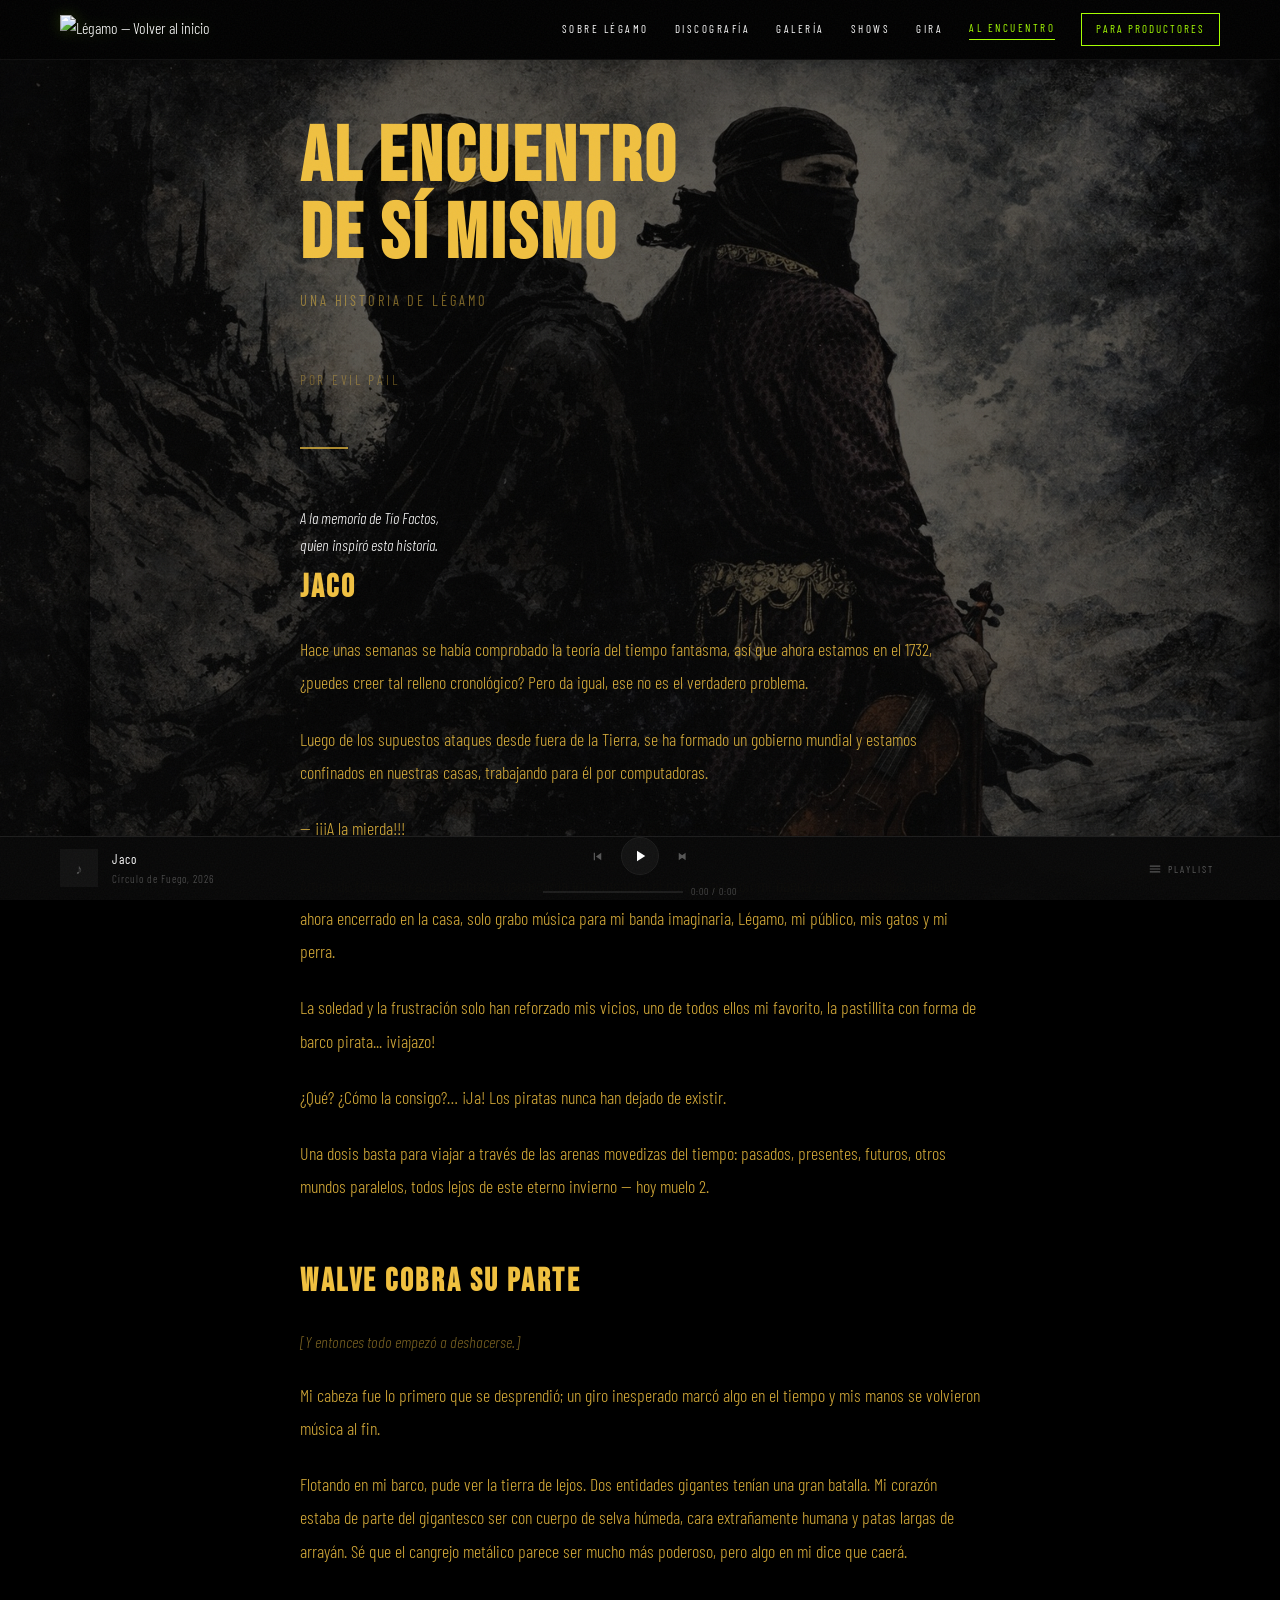
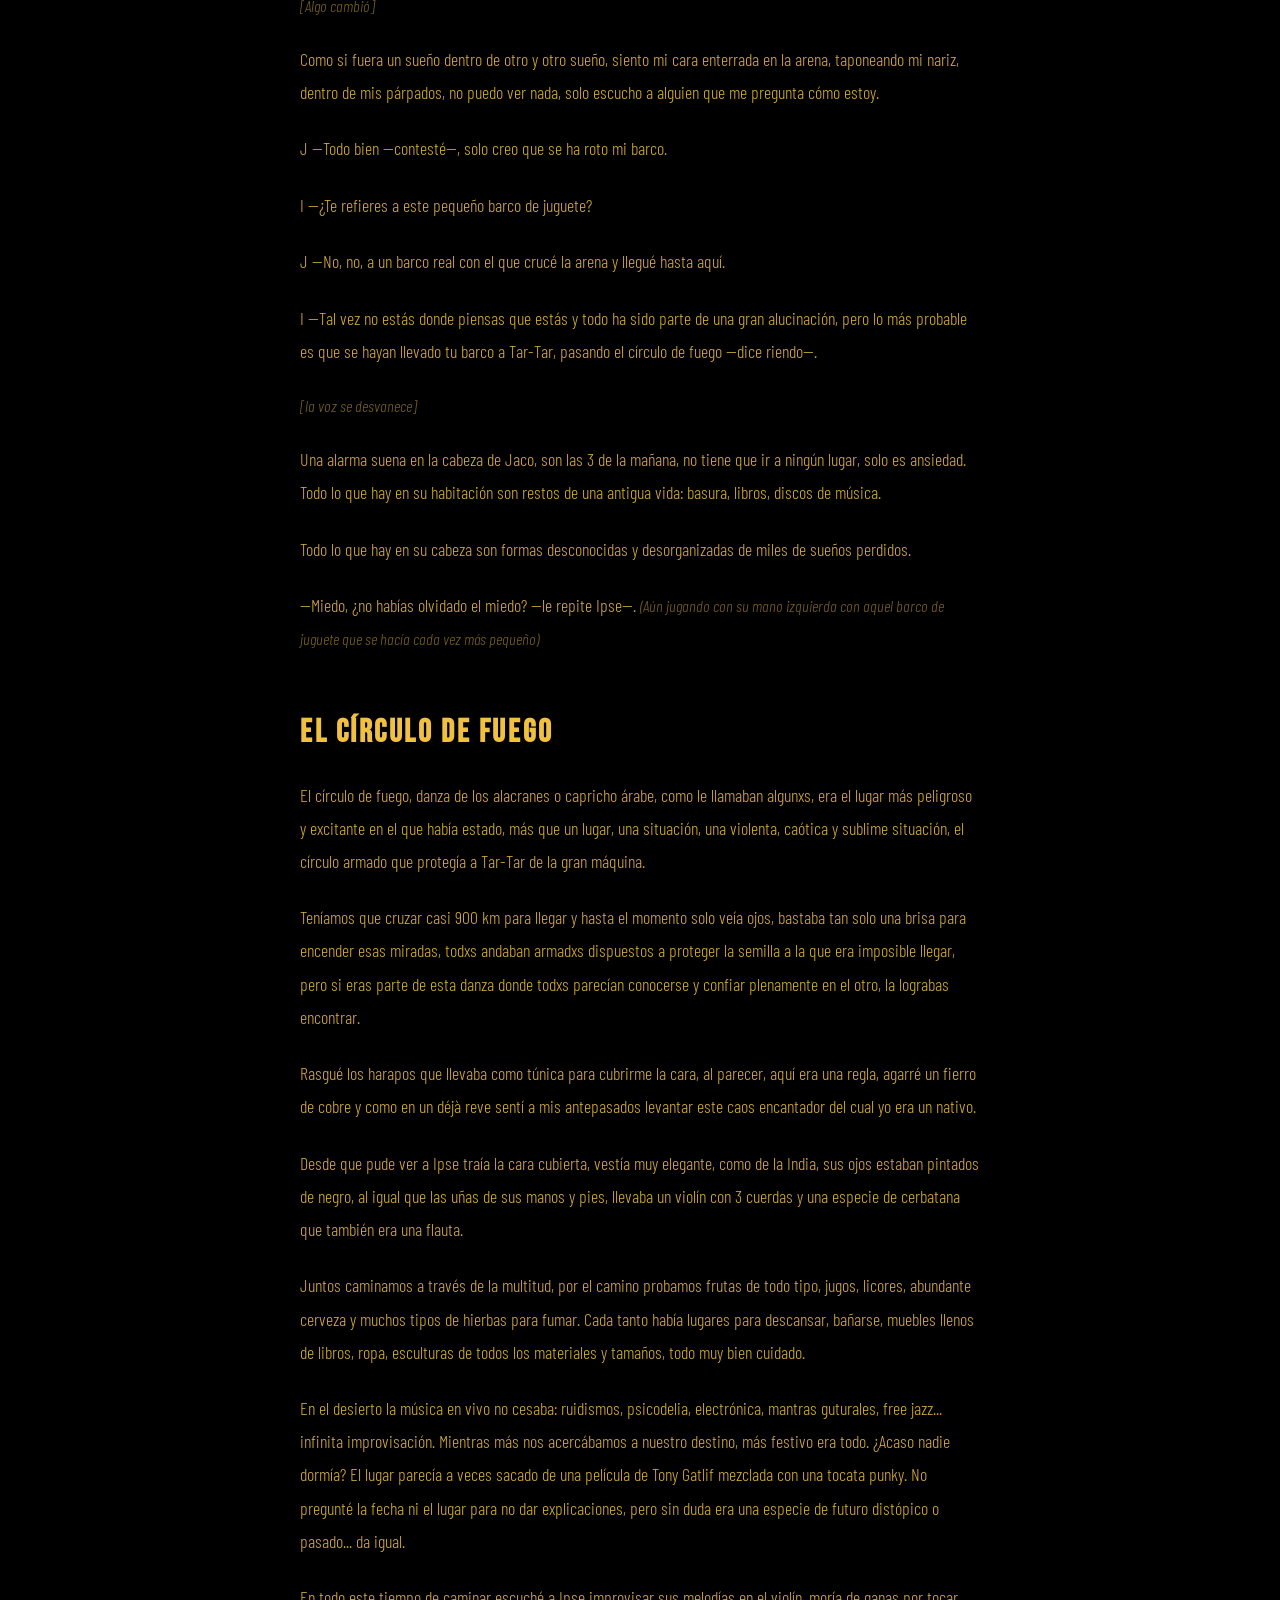
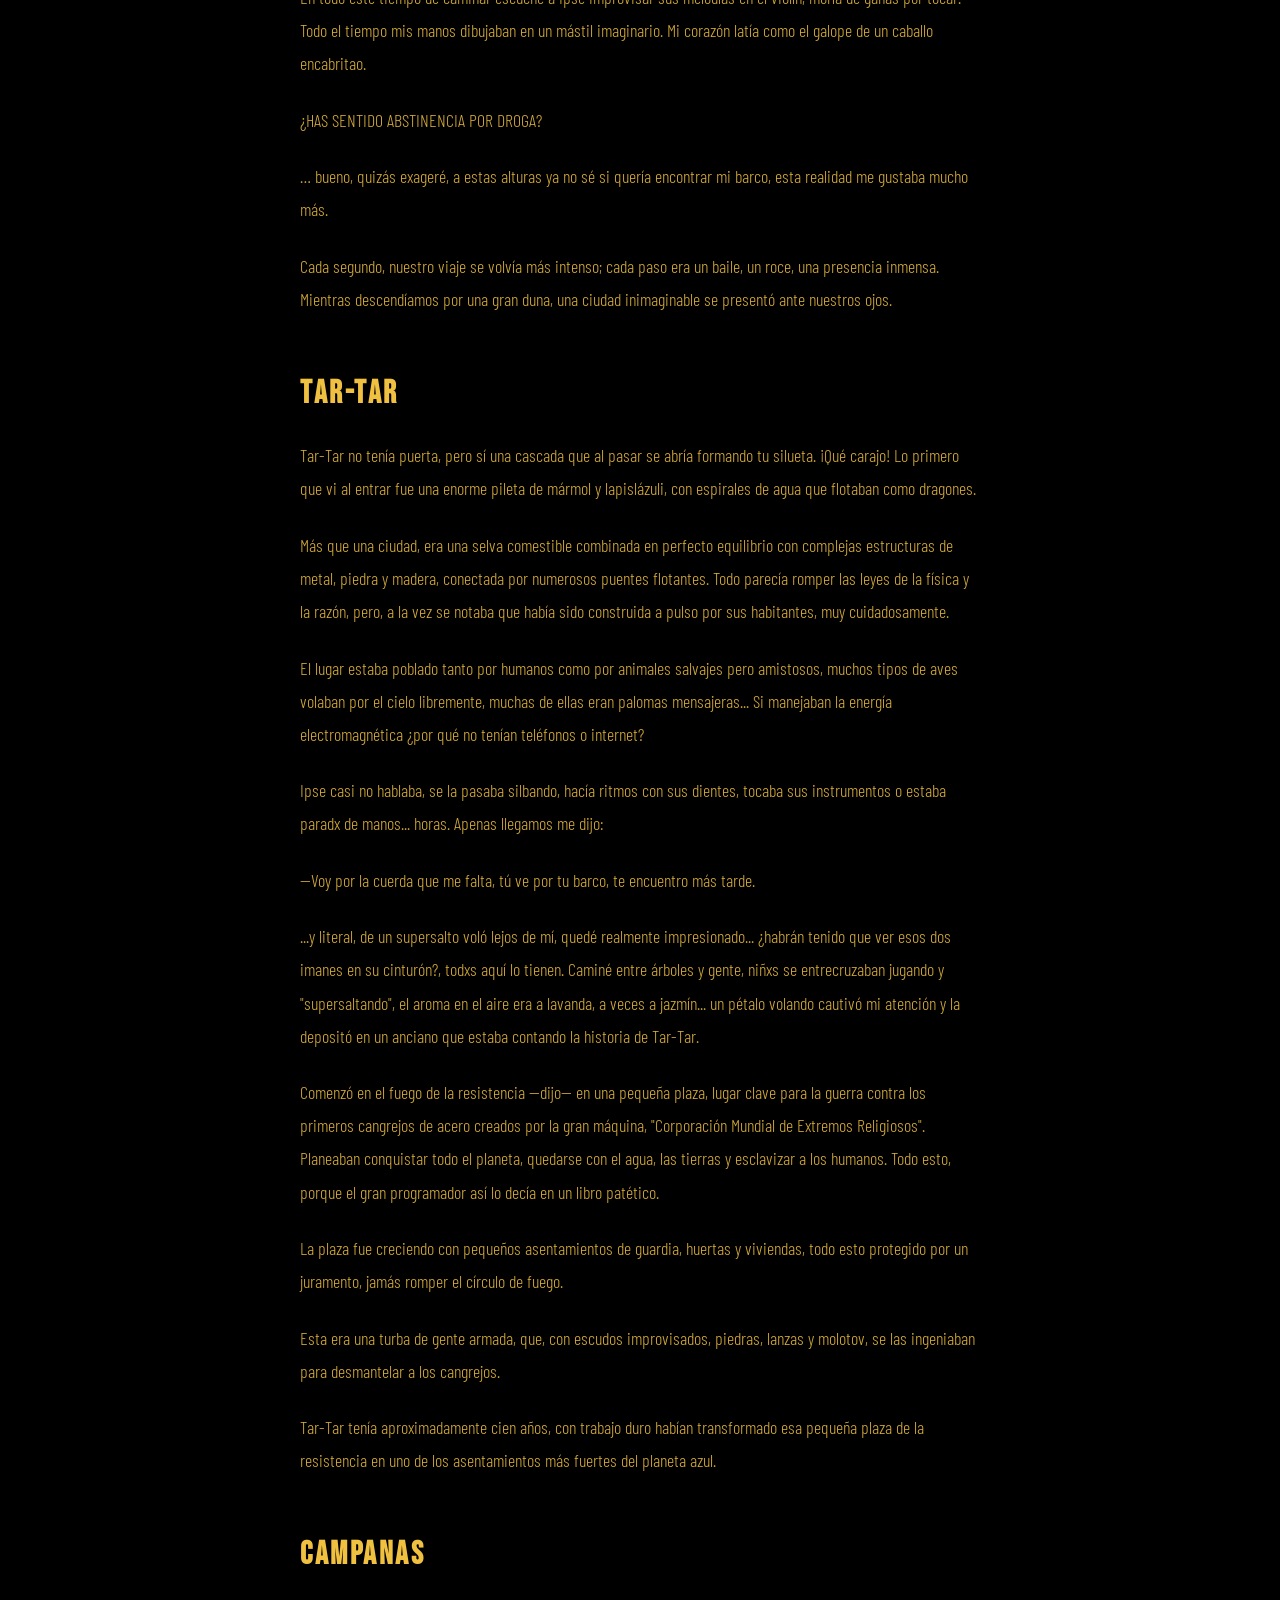
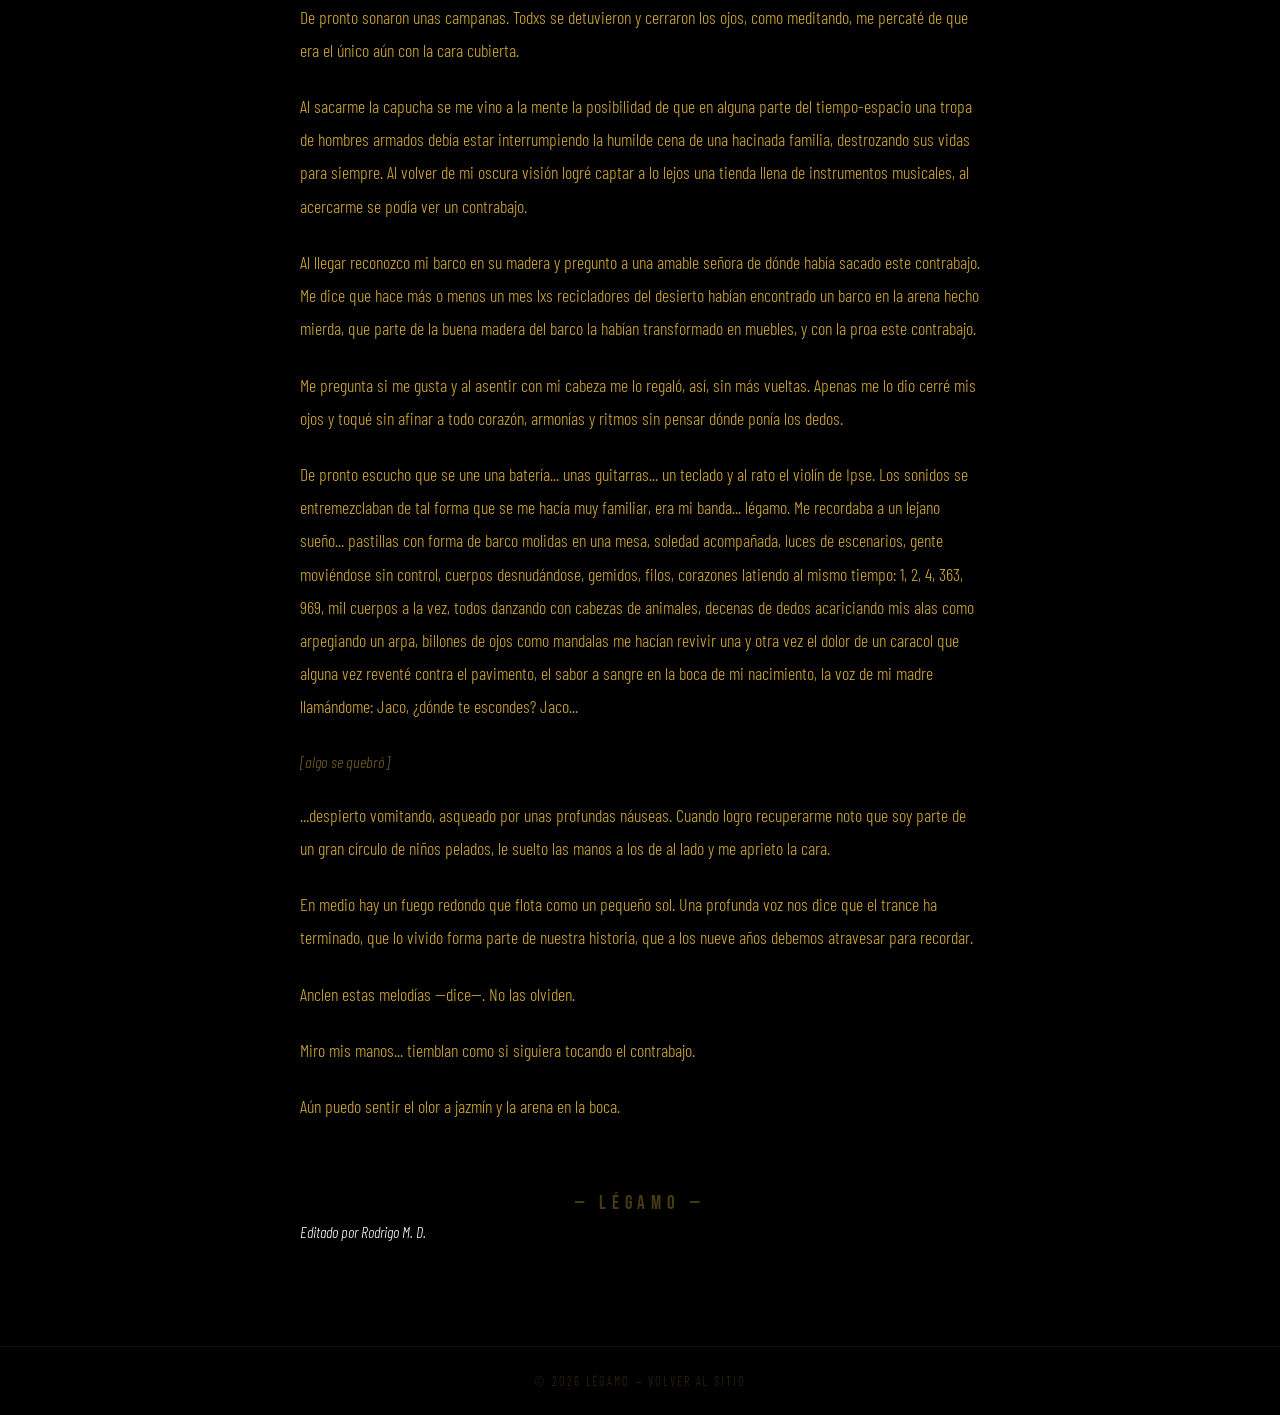
==== commit eee30297: "Gira: activar links de entradas en index.html y actualizar alencuentro.html - index.html: sincroniza" ====
--- a/alencuentro.html
+++ b/alencuentro.html
@@ -7,6 +7,15 @@
   <meta name="description" content="Al encuentro de si mismo — una historia de Légamo">
 
   <link rel="icon" href="assets/logo.png" type="image/png">
+
+  <!-- Google Analytics -->
+  <script async src="https://www.googletagmanager.com/gtag/js?id=G-T94X42T9TQ"></script>
+  <script>
+    window.dataLayer = window.dataLayer || [];
+    function gtag(){dataLayer.push(arguments);}
+    gtag('js', new Date());
+    gtag('config', 'G-T94X42T9TQ');
+  </script>
 
   <!-- Fonts -->
   <link rel="preconnect" href="https://fonts.googleapis.com">
@@ -73,7 +82,9 @@
 
       <h1 class="ae-title">Al encuentro<br>de sí mismo</h1>
       <p class="ae-subtitle">Una historia de Légamo</p>
+      <p class="ae-subtitle" style="font-size:0.85em;opacity:0.7;">por Evil Pail</p>
       <div class="ae-divider"></div>
+      <p class="ae-dedication"><em>A la memoria de Tío Factos,<br>quien inspiró esta historia.</em></p>
 
       <article class="ae-story">
 
@@ -89,6 +100,8 @@
 
         <p>La soledad y la frustración solo han reforzado mis vicios, uno de todos ellos mi favorito, la pastillita con forma de barco pirata... ¡viajazo!</p>
 
+        <p>¿Qué? ¿Cómo la consigo?… ¡Ja! Los piratas nunca han dejado de existir.</p>
+
         <p>Una dosis basta para viajar a través de las arenas movedizas del tiempo: pasados, presentes, futuros, otros mundos paralelos, todos lejos de este eterno invierno — hoy muelo 2.</p>
 
         <h2>Walve cobra su parte</h2>
@@ -97,7 +110,7 @@
 
         <p>Mi cabeza fue lo primero que se desprendió; un giro inesperado marcó algo en el tiempo y mis manos se volvieron música al fin.</p>
 
-        <p>Flotando en mi barco, pude ver la tierra de lejos. Dos entidades gigantes tenían una gran batalla. Mi corazón estaba de parte del gigantesco ser con cuerpo de selva húmeda, cara extrañamente humana y patas largas de arrayán. Sé que la araña metálica parece ser mucho más poderosa, pero algo en mí dice que caerá.</p>
+        <p>Flotando en mi barco, pude ver la tierra de lejos. Dos entidades gigantes tenían una gran batalla. Mi corazón estaba de parte del gigantesco ser con cuerpo de selva húmeda, cara extrañamente humana y patas largas de arrayán. Sé que el cangrejo metálico parece ser mucho más poderoso, pero algo en mi dice que caerá.</p>
 
         <p class="stage">[Algo cambió]</p>
 
@@ -134,7 +147,9 @@
 
         <p>¿HAS SENTIDO ABSTINENCIA POR DROGA?</p>
 
-        <p>… bueno, quizás exageré, porque a estas alturas ya no sé si quería encontrar mi barco, esta realidad me gustaba mucho más.</p>
+        <p>… bueno, quizás exageré, a estas alturas ya no sé si quería encontrar mi barco, esta realidad me gustaba mucho más.</p>
+
+        <p>Cada segundo, nuestro viaje se volvía más intenso; cada paso era un baile, un roce, una presencia inmensa. Mientras descendíamos por una gran duna, una ciudad inimaginable se presentó ante nuestros ojos.</p>
 
         <h2>Tar-Tar</h2>
 
@@ -148,13 +163,13 @@
 
         <p>—Voy por la cuerda que me falta, tú ve por tu barco, te encuentro más tarde.</p>
 
-        <p>...y literal, de un supersalto voló lejos de mí, quedé realmente impresionado... ¿habrán tenido que ver esos dos imanes en su cinturón?, todxs aquí lo tienen. Caminé entre árboles y gente, niñxs se entrecruzaban jugando y "supersaltando", el aroma en el aire era a lavanda, a veces a jazmín... un pétalo cautivó mi atención y la depositó en un anciano que estaba contando la historia de Tar-Tar.</p>
-
-        <p>Comenzó en el fuego de la resistencia —dijo— en una pequeña plaza, lugar clave para la guerra contra las primeras arañas de acero creadas por la gran máquina, "Corporación Mundial de Extremos Religiosos". Planeaban conquistar todo el planeta, quedarse con el agua, las tierras y esclavizar a los humanos. Todo esto, porque el gran programador así lo decía en un libro patético.</p>
+        <p>...y literal, de un supersalto voló lejos de mí, quedé realmente impresionado... ¿habrán tenido que ver esos dos imanes en su cinturón?, todxs aquí lo tienen. Caminé entre árboles y gente, niñxs se entrecruzaban jugando y "supersaltando", el aroma en el aire era a lavanda, a veces a jazmín... un pétalo volando cautivó mi atención y la depositó en un anciano que estaba contando la historia de Tar-Tar.</p>
+
+        <p>Comenzó en el fuego de la resistencia —dijo— en una pequeña plaza, lugar clave para la guerra contra los primeros cangrejos de acero creados por la gran máquina, "Corporación Mundial de Extremos Religiosos". Planeaban conquistar todo el planeta, quedarse con el agua, las tierras y esclavizar a los humanos. Todo esto, porque el gran programador así lo decía en un libro patético.</p>
 
         <p>La plaza fue creciendo con pequeños asentamientos de guardia, huertas y viviendas, todo esto protegido por un juramento, jamás romper el círculo de fuego.</p>
 
-        <p>Esta era una turba de gente armada, que, con escudos improvisados, piedras, lanzas y molotov, se las ingeniaban para desmantelar a las arañas.</p>
+        <p>Esta era una turba de gente armada, que, con escudos improvisados, piedras, lanzas y molotov, se las ingeniaban para desmantelar a los cangrejos.</p>
 
         <p>Tar-Tar tenía aproximadamente cien años, con trabajo duro habían transformado esa pequeña plaza de la resistencia en uno de los asentamientos más fuertes del planeta azul.</p>
 
@@ -164,7 +179,7 @@
 
         <p>Al sacarme la capucha se me vino a la mente la posibilidad de que en alguna parte del tiempo-espacio una tropa de hombres armados debía estar interrumpiendo la humilde cena de una hacinada familia, destrozando sus vidas para siempre. Al volver de mi oscura visión logré captar a lo lejos una tienda llena de instrumentos musicales, al acercarme se podía ver un contrabajo.</p>
 
-        <p>Al llegar reconozco mi barco en su madera y pregunto a una amable señora de dónde había sacado este contrabajo. Me dice que hace más o menos un mes lxs recicladores del desierto habían encontrado un barco en la arena hecho mierda, que parte de la buena madera del barco la había transformado en muebles, y con la proa este contrabajo.</p>
+        <p>Al llegar reconozco mi barco en su madera y pregunto a una amable señora de dónde había sacado este contrabajo. Me dice que hace más o menos un mes lxs recicladores del desierto habían encontrado un barco en la arena hecho mierda, que parte de la buena madera del barco la habían transformado en muebles, y con la proa este contrabajo.</p>
 
         <p>Me pregunta si me gusta y al asentir con mi cabeza me lo regaló, así, sin más vueltas. Apenas me lo dio cerré mis ojos y toqué sin afinar a todo corazón, armonías y ritmos sin pensar dónde ponía los dedos.</p>
 
@@ -185,6 +200,7 @@
       </article>
 
       <div class="ae-end">— Légamo —</div>
+      <p class="ae-credits"><em>Editado por Rodrigo M. D.</em></p>
 
     </div>
   </main>
